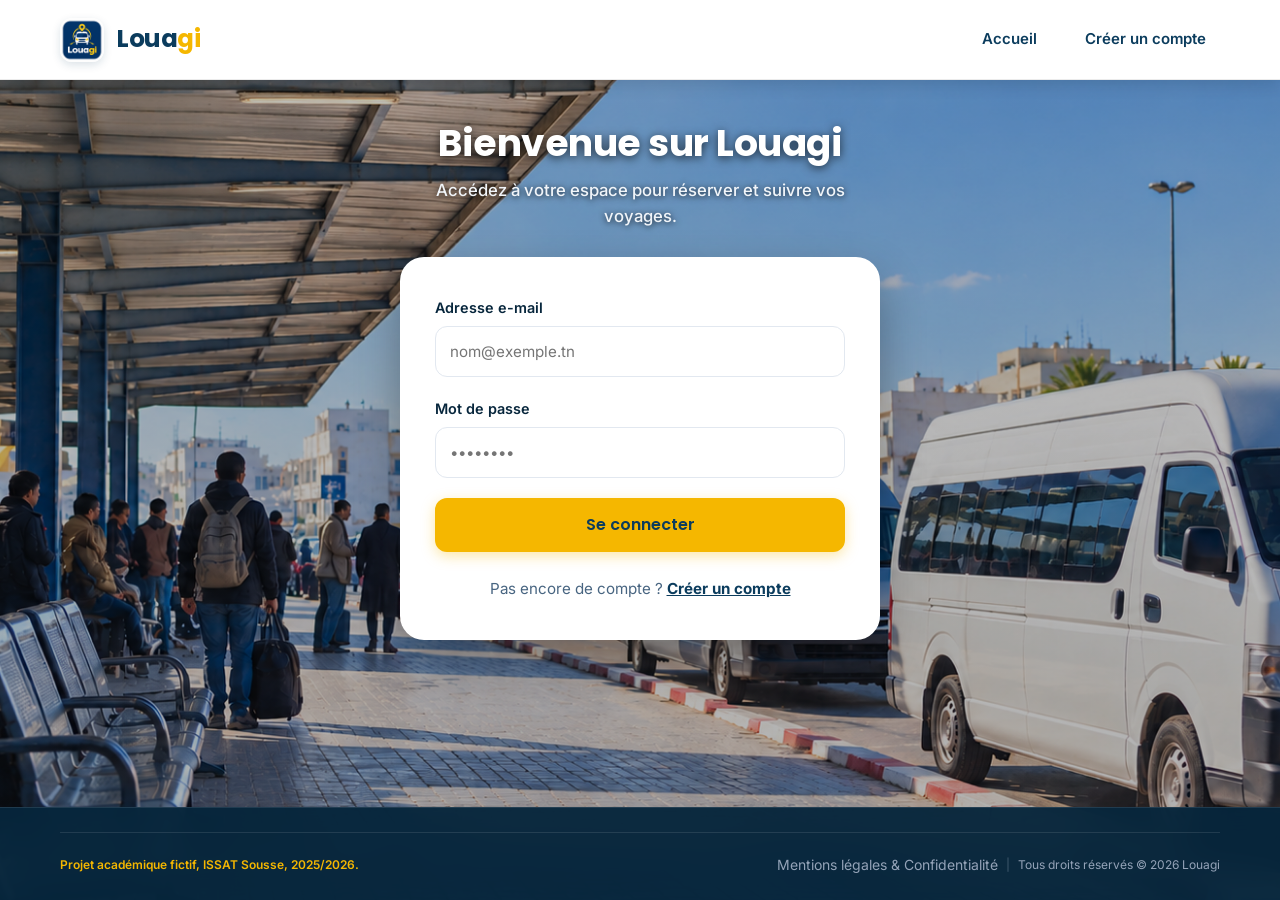
==== pages/connexion.html @ 5c3bc1bb "feat: add reservation pages, authentication scripts, and station images" ====
<!DOCTYPE html>
<html lang="fr">
<head>
  <meta charset="UTF-8">
  <meta name="viewport" content="width=device-width, initial-scale=1.0">
  <title>Connexion - Louagi</title>
  <meta name="description" content="Connectez-vous à votre compte Louagi pour gérer vos réservations de louage.">
  <link rel="preconnect" href="https://fonts.googleapis.com">
  <link rel="preconnect" href="https://fonts.gstatic.com" crossorigin>
  <link href="https://fonts.googleapis.com/css2?family=Inter:wght@400;500;600;700&family=Poppins:wght@600;700&display=swap" rel="stylesheet">
  <link rel="stylesheet" href="../style.css">
  <link rel="stylesheet" href="../pages.css">

  <script src="../js/stockage.js" defer></script>
  <script src="../js/connexion.js" defer></script>
</head>
<body class="page-app">

  <a href="#main-content" class="skip-link">Aller au contenu principal</a>

  <!-- En-tête -->
  <header class="site-header">
    <div class="header-container">
      <a href="../index.html" class="brand-logo" aria-label="Retour à l'accueil Louagi">
        <img src="../images/Logo%20Louagi%20_%20navette%20et%20rep%C3%A8re%20jaune.png" alt="Logo Louagi" width="46" height="46" class="logo-img">
        <span class="brand-name">Loua<span class="brand-name--accent">gi</span></span>
      </a>
      <nav class="main-nav" aria-label="Navigation">
        <ul class="nav-list">
          <li class="nav-item"><a href="../index.html" class="nav-link">Accueil</a></li>
          <li class="nav-item"><a href="inscription.html" class="nav-link">Créer un compte</a></li>
        </ul>
      </nav>
    </div>
  </header>

  <!-- Contenu principal -->
  <main id="main-content" class="main-content">
    <div class="container">
      <div class="auth-wrapper">
        <div class="page-header-box">
          <h1 class="page-title">Bienvenue sur Louagi</h1>
          <p class="page-subtitle">Accédez à votre espace pour réserver et suivre vos voyages.</p>
        </div>

        <div class="auth-card">
          <div id="message-erreur" class="alert alert--error cache" role="alert"></div>

          <form id="form-connexion" novalidate>
            <div class="form-field">
              <label for="email" class="form-label">Adresse e-mail</label>
              <input type="email" id="email" name="email" class="form-control" placeholder="nom@exemple.tn" required>
            </div>

            <div class="form-field">
              <label for="motDePasse" class="form-label">Mot de passe</label>
              <input type="password" id="motDePasse" name="motDePasse" class="form-control" placeholder="••••••••" required>
            </div>

            <button type="submit" class="btn btn--primary btn--block">Se connecter</button>
          </form>

          <div class="auth-footer">
            <p>Pas encore de compte ? <a href="inscription.html">Créer un compte</a></p>
          </div>
        </div>
      </div>
    </div>
  </main>

  <!-- Pied de page -->
  <footer class="footer-section">
    <div class="container">
      <div class="footer-bottom">
        <p class="footer-academic">Projet académique fictif, ISSAT Sousse, 2025/2026.</p>
        <div class="footer-legal">
          <a href="mentions-legales.html" class="footer-link footer-link--sub">Mentions légales &amp; Confidentialité</a>
          <span class="footer-sep">|</span>
          <span>Tous droits réservés &copy; 2026 Louagi</span>
        </div>
      </div>
    </div>
  </footer>

</body>
</html>
---- style.css ----
:root {
  /* --- Couleurs principales --- */
  --primary: #0B3C5D;
  --primary-dark: #07263C;
  --accent: #F5B700;
  --accent-hover: #E0A300;
  --accent-light: #FFF8E1;
  /* --- Couleurs de fond --- */
  --bg: #FFFFFF;
  --bg-light: #F4F7FA;
  /* --- Couleurs de texte et bordures --- */
  --border: #E2E8F0;
  --text: #1F2933;
  --text-muted: #52606D;
  --text-light: #7B8794;
  /* --- Typographie --- */
  --font-title: 'Poppins', sans-serif;
  --font-body: 'Inter', sans-serif;
    /* --- Border-radius (arrondis des coins) --- */
  --r-sm: 8px;
  --r-md: 12px;
  --r-lg: 16px;
  --r-xl: 24px;
  --r-pill: 9999px;
  /* --- Ombres portées --- */
  --shadow-sm: 0 2px 4px rgba(11,60,93,.05);
  --shadow-md: 0 8px 20px rgba(11,60,93,.08);
  --shadow-lg: 0 16px 36px rgba(11,60,93,.12);
  --shadow-hover: 0 20px 40px rgba(11,60,93,.16);

  --max-w: 1200px;
  --header-h: 80px;
  /* --- Transition personnalisée --- */
  --tr: .3s cubic-bezier(.16,1,.3,1);
}

/* Reset */
*, *::before, *::after { box-sizing: border-box; margin: 0; padding: 0; }

html { scroll-behavior: smooth; scroll-padding-top: calc(var(--header-h) + 16px); -webkit-text-size-adjust: 100%; }
body {
  font-family: var(--font-body);
  font-size: 1rem;
  line-height: 1.65;
  color: var(--text);
  background: var(--bg);
  overflow-x: hidden;
}

img, svg { display: block; max-width: 100%; height: auto; }
ul, ol { list-style: none; }
a { color: inherit; text-decoration: none; transition: color var(--tr); }
button, input, select, textarea { font: inherit; color: inherit; }
:focus-visible { outline: 3px solid var(--accent); outline-offset: 3px; }

.sr-only { position: absolute; width: 1px; height: 1px; padding: 0; margin: -1px; overflow: hidden; clip: rect(0,0,0,0); white-space: nowrap; border: 0; }

.skip-link {
  position: absolute; top: -60px; left: 20px;
  background: var(--primary); color: var(--accent);
  font-weight: 600; padding: 12px 20px;
  border-radius: var(--r-md); z-index: 9999;
  transition: top var(--tr);
}
.skip-link:focus { top: 15px; }

/* Layout */
.container { width: 100%; max-width: var(--max-w); margin: 0 auto; padding: 0 20px; }
.container--narrow { max-width: 840px; }
.text-center { text-align: center; }

.section { padding: 5rem 0; background: var(--bg); }
.section--alt { background: var(--bg-light); border-top: 1px solid var(--border); border-bottom: 1px solid var(--border); }

.section-header { text-align: center; max-width: 680px; margin: 0 auto 3.5rem; }
.section-tag {
  display: inline-block; font-family: var(--font-title); font-size: .8125rem;
  font-weight: 700; text-transform: uppercase; letter-spacing: 1.5px;
  color: var(--primary); background: rgba(11,60,93,.08);
  padding: 6px 16px; border-radius: var(--r-pill); margin-bottom: 12px;
}
.section-title { font-family: var(--font-title); font-size: clamp(1.65rem,3.2vw,2.125rem); font-weight: 700; color: var(--primary); line-height: 1.25; margin-bottom: 14px; }
.section-lead { font-size: 1.125rem; color: var(--text-muted); }

/* Boutons */
.btn {
  display: inline-flex; align-items: center; justify-content: center; gap: 10px;
  font-family: var(--font-title); font-weight: 600; font-size: 1rem;
  min-height: 48px; padding: 12px 28px;
  border-radius: var(--r-md); border: 2px solid transparent; cursor: pointer;
  transition: transform var(--tr), background-color var(--tr), box-shadow var(--tr);
}
.btn:hover { transform: translateY(-2px); }
.btn--primary { background: var(--accent); color: var(--primary); box-shadow: 0 4px 14px rgba(245,183,0,.35); }
.btn--primary:hover { background: var(--accent-hover); box-shadow: 0 6px 18px rgba(245,183,0,.45); }
.btn--block, .btn--search { width: 100%; }
.btn--search { font-size: 1rem; min-height: 50px; }
.btn-icon { flex-shrink: 0; }
/* Pillules de statut */
.status-pill { display: inline-flex; font-family: var(--font-title); font-size: .75rem; font-weight: 600; padding: 4px 12px; border-radius: var(--r-pill); }
.status-pill--danger { background: #FEE2E2; color: #B91C1C; }
.status-pill--success { background: #DCFCE7; color: #15803D; }

/* Header avec effet verre dépoli (Glassmorphism) */
.site-header {
  position: fixed; top: 0; left: 0; right: 0;
  height: var(--header-h);
  background: rgba(255, 255, 255, 0.88);
  backdrop-filter: blur(16px) saturate(160%);
  -webkit-backdrop-filter: blur(16px) saturate(160%);
  border-bottom: 1px solid rgba(11, 60, 93, 0.08);
  box-shadow: 0 4px 20px rgba(11, 60, 93, 0.05);
  z-index: 1000;
  transition: background-color var(--tr), box-shadow var(--tr);
}
.header-container { max-width: var(--max-w); height: 100%; margin: 0 auto; padding: 0 20px; display: flex; align-items: center; justify-content: space-between; }

.brand-logo { display: flex; align-items: center; gap: 12px; min-height: 44px; }
.logo-img { width: 44px; height: 44px; border-radius: var(--r-md); object-fit: cover; box-shadow: 0 3px 8px rgba(11,60,93,.15); transition: transform var(--tr); }
.brand-logo:hover .logo-img { transform: scale(1.05); }
.brand-name { font-family: var(--font-title); font-weight: 700; font-size: 1.55rem; color: var(--primary); letter-spacing: -.5px; line-height: 1; }
.brand-name--accent { color: var(--accent); }
.brand-name--footer { color: #fff; }

/* Menu burger CSS pur */
.menu-toggle { position: absolute; width: 1px; height: 1px; overflow: hidden; clip: rect(0,0,0,0); white-space: nowrap; }
.burger-btn { display: none; flex-direction: column; justify-content: space-around; width: 44px; height: 44px; padding: 10px; border: 1px solid var(--border); border-radius: var(--r-md); cursor: pointer; z-index: 1002; }
.burger-line { display: block; width: 24px; height: 2.5px; background: var(--primary); border-radius: 2px; transition: transform var(--tr), opacity var(--tr); }

.main-nav { display: flex; align-items: center; }
.nav-list { display: flex; align-items: center; gap: 20px; }
.nav-link {
  font-size: .9375rem;
  font-weight: 600;
  color: var(--primary);
  padding: 8px 12px;
  border-radius: var(--r-sm);
  position: relative;
  min-height: 44px;
  display: inline-flex;
  align-items: center;
  transition: color var(--tr), background-color var(--tr);
}
.nav-link:hover {
  color: var(--primary-dark);
  background-color: rgba(11, 60, 93, 0.05);
}
.nav-link::after {
  content: '';
  position: absolute;
  bottom: 4px;
  left: 12px;
  width: 0;
  height: 2px;
  background: var(--accent);
  border-radius: 2px;
  transition: width var(--tr);
}
.nav-link:hover::after { width: calc(100% - 24px); }
.nav-cta { font-size: .9375rem; padding: 10px 22px; min-height: 42px; }

/* Hero */
.hero-section {
  padding-top: calc(var(--header-h) + 40px); padding-bottom: 5.5rem;
  background: radial-gradient(circle at 85% 15%, rgba(245,183,0,.15) 0%, transparent 45%),
              linear-gradient(180deg, rgba(240, 246, 251, 0.86) 0%, rgba(255, 255, 255, 0.92) 100%);
  position: relative; overflow: hidden;
  backdrop-filter: blur(4px);
  -webkit-backdrop-filter: blur(4px);
}
.hero-container { max-width: var(--max-w); margin: 0 auto; padding: 0 20px; display: grid; grid-template-columns: 1.05fr .95fr; gap: 44px; align-items: center; }
.hero-content { display: flex; flex-direction: column; }

.hero-badge {
  display: inline-flex; align-items: center; gap: 10px;
  background: var(--accent-light); color: var(--primary);
  border: 1px solid rgba(245,183,0,.3); font-family: var(--font-title);
  font-size: .8125rem; font-weight: 700; padding: 6px 14px;
  border-radius: var(--r-pill); width: fit-content; margin-bottom: 16px;
}
.badge-dot { width: 8px; height: 8px; border-radius: 50%; background: var(--accent); }
.hero-title { font-family: var(--font-title); font-size: clamp(2.1rem,4.5vw,3.25rem); font-weight: 700; color: var(--primary); line-height: 1.15; letter-spacing: -.5px; margin-bottom: 16px; }
.hero-subtitle { font-size: 1.125rem; color: #334E68; line-height: 1.6; margin-bottom: 30px; max-width: 580px; }

/* Formulaire de recherche */
.search-card {
  background: rgba(255, 255, 255, 0.94);
  backdrop-filter: blur(16px);
  -webkit-backdrop-filter: blur(16px);
  padding: 26px;
  border-radius: var(--r-xl);
  box-shadow: 0 20px 45px -10px rgba(11, 60, 93, 0.16);
  border: 1px solid rgba(255, 255, 255, 0.9);
  margin-bottom: 24px;
}
.form-grid { display: grid; grid-template-columns: 1fr 1fr; gap: 16px; margin-bottom: 20px; }
.form-group { display: flex; flex-direction: column; gap: 6px; }
.form-label { font-size: .8125rem; font-weight: 600; color: var(--primary); display: flex; align-items: center; gap: 6px; }
.form-select, .form-input, .form-textarea { width: 100%; min-height: 46px; padding: 10px 14px; background: rgba(255, 255, 255, 0.95); border: 1.5px solid var(--border); border-radius: var(--r-md); font-size: .9375rem; color: var(--text); transition: border-color var(--tr), background-color var(--tr), box-shadow var(--tr); }
.form-select:focus, .form-input:focus, .form-textarea:focus { background: #fff; border-color: var(--primary); box-shadow: 0 0 0 3px rgba(245, 183, 0, 0.25); outline: none; }
.form-textarea { min-height: 120px; resize: vertical; }

/* Indicateurs de confiance */
.trust-indicators { display: flex; flex-wrap: wrap; gap: 20px; }
.trust-item { display: flex; align-items: center; gap: 8px; font-size: .9375rem; color: #486581; }
.trust-item strong { color: var(--primary); }

/* Illustration hero */
.hero-visual { position: relative; width: 100%; display: flex; justify-content: center; align-items: center; }
.hero-illustration-wrapper {
  position: relative; width: 100%; max-width: 530px;
  display: flex; justify-content: center; align-items: center;
  border-radius: var(--r-xl); box-shadow: 0 20px 45px -10px rgba(11,60,93,.18), 0 8px 20px -6px rgba(11,60,93,.08);
  border: 4px solid #fff; background: #fff; overflow: hidden;
  animation: heroFloat 5s ease-in-out infinite alternate;
  transition: transform var(--tr), box-shadow var(--tr);
}
.hero-illustration-wrapper:hover { transform: translateY(-6px) scale(1.01); box-shadow: 0 28px 55px -10px rgba(11,60,93,.24); }
.hero-illustration-img { width: 100%; height: 100%; aspect-ratio: 1/1; object-fit: cover; display: block; }

/* Grilles de section */
.about-grid { display: grid; grid-template-columns: 1fr 1fr; gap: 28px; margin-bottom: 36px; }
.steps-grid, .services-grid, .testimonials-grid { display: grid; grid-template-columns: repeat(3,1fr); gap: 28px; }
.stats-grid, .team-grid { display: grid; grid-template-columns: repeat(4,1fr); gap: 24px; }

/* Cartes (style unifié avec translucidité & verre dépoli) */   
.about-card, .step-card, .service-card, .team-card, .testimonial-card, .stat-card {
  background: rgba(255, 255, 255, 0.92);
  backdrop-filter: blur(12px);
  -webkit-backdrop-filter: blur(12px);
  padding: 30px 24px;
  border-radius: var(--r-lg); border: 1px solid rgba(226, 232, 240, 0.85);
  box-shadow: var(--shadow-sm); transition: transform var(--tr), box-shadow var(--tr), border-color var(--tr);
}
.about-card:hover, .step-card:hover, .service-card:hover, .team-card:hover, .testimonial-card:hover, .stat-card:hover { transform: translateY(-6px); box-shadow: var(--shadow-hover); border-color: rgba(245, 183, 0, 0.5); }

/* À propos */
.about-card__title { font-family: var(--font-title); font-size: 1.4rem; color: var(--primary); margin: 10px 0; }
.about-card__text { color: var(--text-muted); }
.about-story { background: #fff; padding: 24px 30px; border-radius: var(--r-lg); border-left: 5px solid var(--accent); box-shadow: var(--shadow-sm); margin-bottom: 40px; font-style: italic; }
.stats-wrapper { margin-top: 24px; }
.stat-card { text-align: center; }
.stat-icon-wrap { width: 52px; height: 52px; margin: 0 auto 12px; border-radius: 50%; background: var(--bg-light); display: flex; align-items: center; justify-content: center; }
.stat-number { font-family: var(--font-title); font-size: 1.85rem; font-weight: 700; color: var(--primary); }
.stat-label { font-size: .875rem; color: var(--text-muted); }

/* Comment ça marche */
.step-card { position: relative; text-align: center; }
.step-badge { position: absolute; top: -16px; left: 50%; transform: translateX(-50%); width: 34px; height: 34px; border-radius: 50%; background: var(--accent); color: var(--primary); font-family: var(--font-title); font-weight: 700; display: flex; align-items: center; justify-content: center; }
.step-icon-box { margin: 10px auto 16px; display: flex; justify-content: center; }
.step-title, .service-title { font-family: var(--font-title); font-size: 1.25rem; color: var(--primary); margin-bottom: 10px; }
.step-desc, .service-desc { font-size: .9375rem; color: var(--text-muted); }
.service-card { display: flex; flex-direction: column; }
.service-icon { margin-bottom: 18px; }

/* Équipe */
.team-card { text-align: center; }
.team-avatar-wrap { width: 96px; height: 96px; margin: 0 auto 16px; border-radius: 50%; overflow: hidden; box-shadow: var(--shadow-md); transition: transform var(--tr); }
.team-card:hover .team-avatar-wrap { transform: rotate(3deg) scale(1.05); }
.team-avatar { width: 100%; height: 100%; object-fit: cover; }
.team-name { font-family: var(--font-title); font-size: 1.125rem; color: var(--primary); }
.team-role { display: inline-block; font-size: .75rem; font-weight: 600; color: var(--accent-hover); text-transform: uppercase; margin-bottom: 8px; }
.team-bio { font-size: .8125rem; color: var(--text-muted); }
.team-disclaimer { font-size: .75rem; color: var(--text-light); text-align: center; font-style: italic; margin-top: 20px; }

/* Témoignages */
.testimonial-card { display: flex; flex-direction: column; justify-content: space-between; }
.testimonial-rating { display: flex; gap: 4px; margin-bottom: 12px; }
.testimonial-quote { font-size: .9375rem; font-style: italic; margin-bottom: 16px; flex-grow: 1; }
.testimonial-author { display: flex; align-items: center; gap: 12px; }
.testimonial-avatar { border-radius: 50%; }
.testimonial-name { font-family: var(--font-title); font-size: .9375rem; color: var(--primary); }
.testimonial-meta { font-size: .75rem; color: var(--text-muted); }

/* FAQ */
.faq-container { max-width: 820px; margin: 3.5rem auto 0; }
.faq-accordion { display: flex; flex-direction: column; gap: 12px; }
.faq-item { background: var(--bg); border: 1px solid var(--border); border-radius: var(--r-md); overflow: hidden; }
.faq-item[open] { border-color: var(--primary); }
.faq-question { display: flex; align-items: center; justify-content: space-between; padding: 16px 20px; font-family: var(--font-title); font-weight: 600; color: var(--primary); cursor: pointer; list-style: none; }
.faq-question::-webkit-details-marker { display: none; }
.faq-icon { flex-shrink: 0; transition: transform var(--tr); }
.faq-item[open] .faq-icon { transform: rotate(180deg); }
.faq-answer { padding: 0 20px 18px; font-size: .9375rem; color: var(--text-muted); }

/* Contact */
.contact-grid { display: grid; grid-template-columns: .9fr 1.1fr; gap: 40px; }
.contact-info, .contact-card { padding: 32px 28px; border-radius: var(--r-lg); border: 1px solid var(--border); }
.contact-info { background: var(--bg-light); }
.contact-card { background: var(--bg); box-shadow: var(--shadow-lg); }
.contact-info__title { font-family: var(--font-title); font-size: 1.4rem; color: var(--primary); margin-bottom: 8px; }
.contact-info__desc { font-size: .9375rem; color: var(--text-muted); margin-bottom: 24px; }
.contact-list { display: flex; flex-direction: column; gap: 16px; margin-bottom: 24px; }
.contact-item { display: flex; align-items: center; gap: 14px; }
.contact-icon-box { width: 42px; height: 42px; border-radius: var(--r-md); background: var(--bg); border: 1px solid var(--border); display: flex; align-items: center; justify-content: center; flex-shrink: 0; }
.contact-label { display: block; font-size: .75rem; font-weight: 600; text-transform: uppercase; color: var(--text-light); }
.contact-value, .contact-link { font-size: .9375rem; font-style: normal; font-weight: 500; }
.contact-link:hover { color: var(--primary); text-decoration: underline; }

.social-block { border-top: 1px solid var(--border); padding-top: 18px; }
.social-title { display: block; font-size: .75rem; font-weight: 600; color: var(--primary); margin-bottom: 10px; }
.social-links { display: flex; gap: 10px; }
.social-link { width: 40px; height: 40px; border-radius: 50%; background: var(--bg); border: 1px solid var(--border); display: flex; align-items: center; justify-content: center; transition: transform var(--tr), background-color var(--tr); }
.social-link:hover { transform: translateY(-2px); background: var(--accent); }

.contact-form { display: flex; flex-direction: column; gap: 16px; }
.required-mark { color: #EF4444; }
.optional-mark { font-size: .75rem; color: var(--text-light); }

/* Footer */
.site-footer { background: var(--primary-dark); color: #E2E8F0; padding: 4.5rem 0 2rem; }
.footer-grid { display: grid; grid-template-columns: 1.4fr 1fr 1fr 1.2fr; gap: 40px; margin-bottom: 40px; }
.footer-logo { margin-bottom: 14px; display: inline-flex; }
.footer-logo-img { width: 44px; height: 44px; border-radius: var(--r-md); object-fit: cover; }
.footer-tagline { font-family: var(--font-title); font-weight: 600; color: var(--accent); margin-bottom: 8px; }
.footer-desc { font-size: .875rem; color: #94A3B8; line-height: 1.6; }
.footer-heading { font-family: var(--font-title); font-size: .9375rem; font-weight: 700; color: #fff; margin-bottom: 14px; }
.footer-links { display: flex; flex-direction: column; gap: 8px; }
.footer-link { font-size: .875rem; color: #94A3B8; display: inline-block; transition: color var(--tr), transform var(--tr); }
.footer-link:hover { color: var(--accent); transform: translateX(3px); }
.footer-address { font-style: normal; font-size: .875rem; color: #94A3B8; margin-bottom: 12px; }
.footer-socials { display: flex; gap: 8px; }
.social-link--footer { background: rgba(255,255,255,.08); border-color: rgba(255,255,255,.15); }
.social-link--footer img { filter: brightness(0) invert(1); }
.social-link--footer:hover { background: var(--accent); border-color: var(--accent); }
.social-link--footer:hover img { filter: none; }
.footer-bottom { border-top: 1px solid rgba(255,255,255,.1); padding-top: 20px; display: flex; justify-content: space-between; align-items: center; font-size: .75rem; color: #94A3B8; }
.footer-academic { font-weight: 600; color: var(--accent); }
.footer-legal { display: flex; align-items: center; gap: 8px; }
.footer-sep { opacity: .4; }
.footer-link--sub:hover { color: #fff; }

/* Page Mentions Légales */
.page-legal .site-header {
  position: fixed; top: 0; left: 0; right: 0;
  background: rgba(255, 255, 255, 0.88);
  backdrop-filter: blur(16px) saturate(160%);
  -webkit-backdrop-filter: blur(16px) saturate(160%);
  border-bottom: 1px solid rgba(11, 60, 93, 0.08);
  box-shadow: 0 4px 20px rgba(11, 60, 93, 0.05);
}
.legal-content {
  padding: calc(var(--header-h) + 36px) 0 5rem;
}
.page-legal .legal-content .container {
  background: rgba(255, 255, 255, 0.94);
  backdrop-filter: blur(16px);
  -webkit-backdrop-filter: blur(16px);
  border: 1px solid rgba(226, 232, 240, 0.85);
  border-radius: var(--r-xl);
  box-shadow: 0 20px 45px -12px rgba(11, 60, 93, 0.12);
  padding: 40px 36px;
}
.legal-title { font-family: var(--font-title); font-size: 2rem; color: var(--primary); margin: 10px 0; }
.legal-section { margin-bottom: 24px; padding-bottom: 20px; border-bottom: 1px solid var(--border); }
.legal-section h2 { font-family: var(--font-title); font-size: 1.25rem; color: var(--primary); margin-bottom: 10px; }
.legal-section p { color: var(--text-muted); line-height: 1.7; }
.legal-cta { margin-top: 30px; }

/* Animations */

/* Animation d'apparition l'élément monte depuis le bas */
@keyframes fadeInUp {
  from { opacity: 0; transform: translateY(20px); } /* invisible + décalé */
  to { opacity: 1; transform: translateY(0); } /* visible + en place */
}

/*  effet de cascade */
.animate-fade-in-1 { animation: fadeInUp .6s ease both; }     /* delai 0s */
.animate-fade-in-2 { animation: fadeInUp .6s ease .1s both; }     /* delai 0.1s */
.animate-fade-in-3 { animation: fadeInUp .6s ease .2s both; }   /* delai 0.2s */
.animate-fade-in-4 { animation: fadeInUp .6s ease .3s both; }     /* delai 0.3s */

/* flottement de l'image hero*/
@keyframes heroFloat {
  0% { transform: translateY(0); }
  100% { transform: translateY(-8px); }
}


/* ---- TABLETTES : max 1023px ---- */
@media screen and (max-width: 1023px) {
  .hero-container { grid-template-columns: 1fr; gap: 36px; }
  .hero-visual { max-width: 480px; margin: 0 auto; }
  .about-grid, .contact-grid { grid-template-columns: 1fr; }
  .stats-grid, .services-grid, .team-grid, .footer-grid { grid-template-columns: repeat(2,1fr); }
  .steps-grid, .testimonials-grid { grid-template-columns: 1fr; max-width: 500px; margin: 0 auto; }
}

/* ---- SMARTPHONES : max 767px ---- */
@media screen and (max-width: 767px) {
  :root { --header-h: 70px; }
  .burger-btn { display: flex; }
  .main-nav {
    position: fixed; top: var(--header-h); left: 0; right: 0;
    width: 100%; height: calc(100vh - var(--header-h));
    background: #fff; padding: 24px 20px; box-shadow: var(--shadow-lg);
    transform: translateY(-110%); opacity: 0; visibility: hidden;
    transition: transform var(--tr), opacity .2s ease, visibility var(--tr);
    flex-direction: column; overflow-y: auto; z-index: 999;
  }
  .menu-toggle:checked ~ .main-nav { transform: translateY(0); opacity: 1; visibility: visible; }
  .menu-toggle:checked ~ .burger-btn .burger-line:nth-child(2) { transform: translateY(8px) rotate(45deg); }
  .menu-toggle:checked ~ .burger-btn .burger-line:nth-child(3) { opacity: 0; }
  .menu-toggle:checked ~ .burger-btn .burger-line:nth-child(4) { transform: translateY(-8px) rotate(-45deg); }
  .nav-list { flex-direction: column; width: 100%; gap: 12px; }
  .nav-item { width: 100%; border-bottom: 1px solid var(--border); padding-bottom: 8px; }
  .nav-item--cta { border-bottom: none; padding-top: 10px; }
  .nav-link { font-size: 1.125rem; width: 100%; }
  .nav-cta { width: 100%; }
  .form-grid, .stats-grid, .services-grid, .footer-grid { grid-template-columns: 1fr; }
  .team-grid { grid-template-columns: 1fr; max-width: 320px; margin: 0 auto; }
  .hero-illustration-wrapper { max-width: 360px; border-width: 3px; }
  .footer-bottom { flex-direction: column; text-align: center; gap: 10px; }
  .footer-legal { flex-direction: column; gap: 4px; }
  .footer-sep { display: none; }
}

/* reduction des animations */
@media (prefers-reduced-motion: reduce) {
  *, *::before, *::after { animation-duration: .01ms !important; animation-iteration-count: 1 !important; transition-duration: .01ms !important; scroll-behavior: auto !important; }
  .hero-illustration-wrapper { animation: none !important; transform: none !important; }
}
---- pages.css ----
/* ==========================================================================
   Louagi - Feuilles de style pour les pages internes
   (Inscription, Connexion, Réservation, Mes Réservations)
   ========================================================================== */

/* Structure générale des pages internes avec Arrière-plan Sombre (Voile Noir) */
body.page-app {
  min-height: 100vh;
  display: flex;
  flex-direction: column;
  background-color: #0B131B;
  color: var(--text);
  position: relative;
  overflow-x: hidden;
}

/* Arrière-plan avec photo du terminal et voile noir (dark overlay) */
body.page-app::before {
  content: "";
  position: fixed;
  top: 0;
  left: 0;
  right: 0;
  bottom: 0;
  width: 100%;
  height: 100%;
  /* Voile noir (52% à 65%) par-dessus l'image pour un contraste sombre et élégant */
  background: 
    linear-gradient(rgba(0, 0, 0, 0.25), rgba(0, 0, 0, 0.3)),
    url('images/terminal-minibus-soleil.png') center center / cover no-repeat fixed;
  z-index: 0;
  pointer-events: none;
}

/* Header épuré blanc sur les pages de l'application */
body.page-app .site-header {
  position: fixed;
  top: 0;
  left: 0;
  right: 0;
  height: var(--header-h);
  background: #FFFFFF;
  border-bottom: 1px solid rgba(0, 0, 0, 0.08);
  box-shadow: 0 4px 16px rgba(0, 0, 0, 0.12);
  z-index: 1000;
}

/* Correction importante : dégagement sous la navbar fixe (80px + marge) */
body.page-app .main-content {
  flex: 1;
  padding-top: calc(var(--header-h) + 40px);
  padding-bottom: 60px;
  position: relative;
  z-index: 1;
}

/* Navigation des pages internes */
.page-app .nav-link {
  font-weight: 600;
  color: var(--primary);
  border-radius: var(--r-sm);
  padding: 8px 14px;
  transition: all var(--tr);
}
.page-app .nav-link:hover {
  background-color: rgba(11, 60, 93, 0.06);
  color: var(--primary-dark);
}
.page-app .nav-link[onclick*="louagi_session"]:hover {
  color: #DC2626;
  background-color: rgba(220, 38, 38, 0.08);
}

/* En-tête de section / page sur fond sombre */
.page-header-box {
  text-align: center;
  max-width: 860px;
  margin: 0 auto 28px;
  padding: 0 16px;
}

body.page-app .page-title {
  font-family: var(--font-title);
  font-size: 2.35rem;
  font-weight: 700;
  color: #FFFFFF;
  margin-bottom: 10px;
  line-height: 1.25;
  letter-spacing: -0.5px;
  text-shadow: 0 2px 10px rgba(0, 0, 0, 0.7);
}

body.page-app .page-subtitle {
  color: #F1F5F9;
  font-size: 1.05rem;
  font-weight: 500;
  line-height: 1.55;
  text-shadow: 0 1px 6px rgba(0, 0, 0, 0.8);
}

/* Wrapper de centrage pour le flux de réservation */
.reservation-flow {
  width: 100%;
  max-width: 860px;
  margin: 0 auto;
  display: flex;
  flex-direction: column;
  align-items: center;
}

/* Utilitaires d'affichage */
.cache {
  display: none !important;
}

/* Alertes & Messages de retour */
.alert {
  padding: 14px 18px;
  border-radius: var(--r-md);
  font-size: 0.95rem;
  margin-bottom: 20px;
  display: flex;
  align-items: center;
  gap: 10px;
}

.alert--error {
  background-color: rgba(253, 242, 242, 0.95);
  color: #991B1B;
  border: 1px solid #F87171;
}

.alert--success {
  background-color: rgba(236, 253, 245, 0.95);
  color: #065F46;
  border: 1px solid #6EE7B7;
}

/* Cartes d'authentification (Connexion & Inscription) */
.auth-wrapper {
  max-width: 480px;
  margin: 0 auto;
}

.auth-card {
  background: #FFFFFF;
  border-radius: var(--r-xl);
  box-shadow: 0 20px 45px rgba(0, 0, 0, 0.3);
  border: 1px solid rgba(255, 255, 255, 0.8);
  padding: 38px 34px;
  transition: box-shadow var(--tr), transform var(--tr);
}

.auth-card:hover {
  box-shadow: 0 24px 50px -10px rgba(11, 60, 93, 0.18), 0 0 0 1px #FFFFFF inset;
}

.auth-footer {
  margin-top: 24px;
  text-align: center;
  font-size: 0.95rem;
  color: #486581;
}

.auth-footer a {
  color: var(--primary);
  font-weight: 700;
  text-decoration: underline;
}

.auth-footer a:hover {
  color: var(--accent-hover);
}

/* Formulaires */
.form-field {
  margin-bottom: 20px;
}

.form-label {
  display: block;
  font-weight: 600;
  font-size: 0.9rem;
  color: var(--primary-dark);
  margin-bottom: 6px;
}

.form-control {
  width: 100%;
  padding: 12px 14px;
  border: 1.5px solid var(--border);
  border-radius: var(--r-md);
  font-size: 0.95rem;
  background-color: rgba(255, 255, 255, 0.95);
  transition: border-color var(--tr), box-shadow var(--tr), background-color var(--tr);
}

.form-control:focus {
  background-color: #FFFFFF;
  border-color: var(--primary);
  box-shadow: 0 0 0 4px rgba(245, 183, 0, 0.22);
  outline: none;
}

.form-hint {
  display: block;
  font-size: 0.8rem;
  color: var(--text-light);
  margin-top: 4px;
}

/* Boutons complémentaires */
.btn--danger {
  background-color: #DC2626;
  color: #FFFFFF;
}

.btn--danger:hover {
  background-color: #B91C1C;
}

.btn--sm {
  padding: 8px 16px;
  font-size: 0.875rem;
  border-radius: var(--r-sm);
}

.btn--outline {
  background-color: transparent;
  border: 1px solid var(--border);
  color: var(--text);
}

.btn--outline:hover {
  background-color: var(--bg-light);
  border-color: var(--text-light);
}

/* Barre d'étapes de réservation en pilule blanche parfaitement centrée */
.stepper {
  display: flex;
  align-items: flex-start; /* Aligne le haut des cercles pour un centrage parfait de la ligne médiane */
  justify-content: space-between;
  width: 100%;
  max-width: 760px;
  margin: 0 auto 32px;
  padding: 16px 28px 14px;
  background: #FFFFFF;
  border-radius: var(--r-pill);
  box-shadow: 0 10px 30px rgba(0, 0, 0, 0.25);
  border: 1px solid rgba(255, 255, 255, 0.95);
}

.step-item {
  display: flex;
  flex-direction: column;
  align-items: center;
  position: relative;
  z-index: 2;
  flex-shrink: 0;
  min-width: 72px;
}

.step-circle {
  width: 42px;
  height: 42px;
  border-radius: var(--r-pill);
  background-color: #FFFFFF;
  border: 2.5px solid #CBD5E1;
  color: var(--text-muted);
  font-weight: 700;
  font-size: 1rem;
  display: flex;
  align-items: center;
  justify-content: center;
  margin-bottom: 6px;
  transition: all var(--tr);
}

.step-title {
  font-size: 0.82rem;
  font-weight: 600;
  color: var(--text-muted);
  text-align: center;
  white-space: nowrap;
}

.step-item.actif .step-circle {
  background-color: var(--primary);
  border-color: var(--primary);
  color: #FFFFFF;
  box-shadow: 0 0 0 4px rgba(11, 60, 93, 0.18);
}

.step-item.actif .step-title {
  color: var(--primary);
  font-weight: 700;
}

.step-item.termine .step-circle {
  background-color: var(--accent);
  border-color: var(--accent);
  color: var(--primary-dark);
}

.step-item.termine .step-title {
  color: var(--primary-dark);
  font-weight: 600;
}

/* Ligne entre les étapes : parfaitement centrée au milieu vertical des cercles */
.step-line {
  flex: 1;
  height: 4px;
  background-color: #E2E8F0;
  margin: 19px 10px 0 10px; /* 19px du haut centre précisément la ligne de 4px sur le cercle de 42px */
  border-radius: 4px;
  position: relative;
  z-index: 1;
  transition: background-color 0.4s cubic-bezier(0.4, 0, 0.2, 1), box-shadow 0.4s ease;
}

/* En franchissant une étape, la ligne devient JAUNE. En revenant en arrière, elle redevient GRISE */
.step-line.actif {
  background-color: var(--accent); /* Jaune Louagi #F5B700 */
  box-shadow: 0 0 10px rgba(245, 183, 0, 0.55);
}

/* Conteneurs d'étapes blancs centrés avec ombre marquée */
.step-container {
  background: #FFFFFF;
  border-radius: var(--r-xl);
  box-shadow: 0 20px 45px rgba(0, 0, 0, 0.3);
  padding: 38px 40px;
  width: 100%;
  max-width: 860px;
  margin: 0 auto;
}

.step-inner-title {
  font-family: var(--font-title);
  font-size: 1.35rem;
  font-weight: 700;
  color: var(--primary);
  margin-bottom: 24px;
  padding-bottom: 14px;
  border-bottom: 1px solid var(--border);
  text-align: center; /* Harmonisation avec le titre et les étapes centrés */
}

/* Actions du formulaire de recherche centrées */
.reservation-form-actions {
  display: flex;
  justify-content: center;
  margin-top: 24px;
}

/* Grille de recherche réservation */
.search-inputs-grid {
  display: grid;
  grid-template-columns: repeat(3, 1fr);
  gap: 16px;
  margin-bottom: 20px;
}

/* Liste des cartes de trajets */
.trajets-list {
  display: flex;
  flex-direction: column;
  gap: 14px;
  margin-top: 24px;
}

.trajet-card {
  display: flex;
  align-items: center;
  justify-content: space-between;
  padding: 18px 24px;
  background: rgba(255, 255, 255, 0.92);
  backdrop-filter: blur(8px);
  -webkit-backdrop-filter: blur(8px);
  border: 1.5px solid rgba(226, 232, 240, 0.9);
  border-radius: var(--r-md);
  box-shadow: 0 2px 8px rgba(11, 60, 93, 0.04);
  transition: all var(--tr);
}

.trajet-card:hover {
  border-color: var(--accent);
  box-shadow: 0 10px 24px rgba(11, 60, 93, 0.1);
  background: #FFFFFF;
  transform: translateY(-2px);
}

.trajet-heure {
  font-family: var(--font-title);
  font-size: 1.35rem;
  font-weight: 700;
  color: var(--primary);
}

.trajet-villes {
  font-weight: 500;
  color: var(--text);
  font-size: 1rem;
}

.trajet-prix {
  font-weight: 700;
  color: var(--primary-dark);
  font-size: 1.15rem;
}

/* ==========================================================================
   PLAN DU LOUAGE : FORME DE VÉHICULE & FAUTEUILS STYLE CINÉMA PATHÉ
   Configuration tunisienne : 8 places passagers (2 avant + 3 milieu + 3 arrière)
   ========================================================================== */

.louage-vehicule {
  position: relative;
  max-width: 440px;
  margin: 24px auto 30px;
  background: rgba(255, 255, 255, 0.96);
  backdrop-filter: blur(12px);
  -webkit-backdrop-filter: blur(12px);
  border: 3px solid #CBD5E1;
  border-radius: 54px 54px 24px 24px;
  box-shadow: 0 20px 45px rgba(11, 60, 93, 0.14);
  padding: 24px 22px 30px;
}

/* Rétroviseurs extérieurs gauche et droite */
.louage-vehicule::before,
.louage-vehicule::after {
  content: "";
  position: absolute;
  top: 76px;
  width: 12px;
  height: 28px;
  background: var(--primary);
  border-radius: 6px;
}
.louage-vehicule::before { left: -14px; border-radius: 8px 0 0 8px; }
.louage-vehicule::after { right: -14px; border-radius: 0 8px 8px 0; }

/* Pare-brise avant du louage */
.louage-parebrise {
  background: linear-gradient(180deg, #E0F2FE 0%, #BAE6FD 100%);
  border: 2px solid #7DD3FC;
  border-radius: 36px 36px 10px 10px;
  padding: 10px 14px;
  text-align: center;
  margin-bottom: 24px;
  color: #0369A1;
  font-size: 0.78rem;
  font-weight: 700;
  letter-spacing: 1.5px;
  text-transform: uppercase;
  display: flex;
  align-items: center;
  justify-content: center;
  gap: 8px;
}

/* Habitacle intérieur avec disposition des rangées */
.louage-habitacle {
  display: flex;
  flex-direction: column;
  gap: 22px;
}

.rangee-bloc {
  display: flex;
  flex-direction: column;
  gap: 8px;
}

.rangee-etiquette {
  font-size: 0.72rem;
  text-transform: uppercase;
  letter-spacing: 1px;
  color: var(--text-light);
  font-weight: 700;
  text-align: center;
}

/* Rangée 1 : Avant (1 Chauffeur à gauche + 2 places passagers à droite) */
.rangee-avant-grille {
  display: grid;
  grid-template-columns: 1fr 1fr 1fr;
  gap: 12px;
  align-items: stretch;
}

.places-avant-groupe {
  display: contents;
}

/* Rangées 2 et 3 : 3 places passagers chacune */
.rangee-trois-places {
  display: grid;
  grid-template-columns: repeat(3, 1fr);
  gap: 12px;
  align-items: stretch;
}

/* Sièges façon fauteuils de cinéma / louage (Pathé style) */
.siege-fauteuil {
  position: relative;
  display: flex;
  flex-direction: column;
  align-items: center;
  background: transparent;
  border: none;
  padding: 0;
  cursor: pointer;
  transition: transform 0.2s cubic-bezier(.16,1,.3,1), filter 0.2s ease;
  user-select: none;
  width: 100%;
}

/* Appuie-tête du fauteuil */
.fauteuil-tete {
  width: 38px;
  height: 10px;
  background: #E2E8F0;
  border: 1.5px solid #CBD5E1;
  border-radius: 8px 8px 3px 3px;
  margin-bottom: 2px;
  transition: all 0.2s ease;
}

/* Dossier ergonomique du fauteuil */
.fauteuil-corps {
  width: 100%;
  min-height: 56px;
  background: #FFFFFF;
  border: 2px solid #94A3B8;
  border-radius: 12px 12px 6px 6px;
  display: flex;
  flex-direction: column;
  align-items: center;
  justify-content: center;
  box-shadow: 0 3px 6px rgba(0, 0, 0, 0.05);
  padding: 6px 4px;
  transition: all 0.2s ease;
}

/* Assise du fauteuil */
.fauteuil-assise {
  width: 86%;
  height: 9px;
  background: #E2E8F0;
  border: 1.5px solid #CBD5E1;
  border-radius: 2px 2px 8px 8px;
  margin-top: 2px;
  transition: all 0.2s ease;
}

.fauteuil-num {
  font-family: var(--font-title);
  font-size: 1.25rem;
  font-weight: 700;
  line-height: 1.1;
  color: var(--primary);
}

.fauteuil-etat {
  font-size: 0.68rem;
  font-weight: 600;
  text-transform: uppercase;
  letter-spacing: 0.5px;
  color: var(--text-muted);
}

/* Fauteuil Libre (disponible au clic) */
.siege-fauteuil--libre .fauteuil-tete {
  background: #DBEAFE;
  border-color: #93C5FD;
}
.siege-fauteuil--libre .fauteuil-corps {
  background: #EFF6FF;
  border-color: #3B82F6;
}
.siege-fauteuil--libre .fauteuil-assise {
  background: #DBEAFE;
  border-color: #93C5FD;
}
.siege-fauteuil--libre:hover {
  transform: translateY(-4px) scale(1.04);
}
.siege-fauteuil--libre:hover .fauteuil-corps {
  background: #FEF3C7;
  border-color: var(--accent);
  box-shadow: 0 8px 18px rgba(245, 183, 0, 0.35);
}
.siege-fauteuil--libre:hover .fauteuil-tete,
.siege-fauteuil--libre:hover .fauteuil-assise {
  background: #FDE68A;
  border-color: var(--accent);
}

/* Fauteuil Occupé (grisé et non cliquable) */
.siege-fauteuil--occupe {
  cursor: not-allowed;
  opacity: 0.55;
  filter: grayscale(1);
}
.siege-fauteuil--occupe .fauteuil-tete {
  background: #CBD5E1;
  border-color: #94A3B8;
}
.siege-fauteuil--occupe .fauteuil-corps {
  background: #E2E8F0;
  border-color: #94A3B8;
}
.siege-fauteuil--occupe .fauteuil-assise {
  background: #CBD5E1;
  border-color: #94A3B8;
}
.siege-fauteuil--occupe .fauteuil-num {
  color: #64748B;
  text-decoration: line-through;
}
.siege-fauteuil--occupe .fauteuil-etat {
  color: #64748B;
}

/* Fauteuil Choisi (Sélectionné) */
.siege-fauteuil--choisi {
  transform: translateY(-3px) scale(1.05);
}
.siege-fauteuil--choisi .fauteuil-tete {
  background: #F59E0B;
  border-color: #D97706;
}
.siege-fauteuil--choisi .fauteuil-corps {
  background: var(--accent);
  border-color: #D97706;
  box-shadow: 0 8px 20px rgba(245, 183, 0, 0.45);
}
.siege-fauteuil--choisi .fauteuil-assise {
  background: #F59E0B;
  border-color: #D97706;
}
.siege-fauteuil--choisi .fauteuil-num {
  color: var(--primary-dark);
}
.siege-fauteuil--choisi .fauteuil-etat {
  color: var(--primary-dark);
}

/* Fauteuil Chauffeur avec volant de direction */
.siege-fauteuil--chauffeur {
  cursor: not-allowed;
}
.siege-fauteuil--chauffeur .fauteuil-tete {
  background: #475569;
  border-color: #334155;
}
.siege-fauteuil--chauffeur .fauteuil-corps {
  background: #1E293B;
  border-color: #0F172A;
  color: #FFFFFF;
}
.siege-fauteuil--chauffeur .fauteuil-assise {
  background: #475569;
  border-color: #334155;
}
.siege-fauteuil--chauffeur .fauteuil-etat {
  color: #CBD5E1;
  margin-top: 3px;
  font-size: 0.65rem;
}
.volant-icon {
  stroke: #F8FAFC;
}

/* Légende du plan de sièges */
.sieges-legende {
  display: flex;
  justify-content: center;
  gap: 24px;
  margin-top: 24px;
  flex-wrap: wrap;
}

.legende-item {
  display: flex;
  align-items: center;
  gap: 8px;
  font-size: 0.85rem;
  color: var(--text-muted);
}

.legende-pastille {
  width: 18px;
  height: 18px;
  border-radius: 4px;
  border: 1px solid var(--border);
}

.legende-pastille--libre {
  background-color: #EFF6FF;
  border-color: #3B82F6;
}

.legende-pastille--occupe {
  background-color: #E2E8F0;
  border-color: #94A3B8;
}

.legende-pastille--choisi {
  background-color: var(--accent);
  border-color: #D97706;
}

/* Récapitulatif et billet de confirmation */
.recap-details {
  background: var(--bg-light);
  border-radius: var(--r-md);
  padding: 24px;
  margin-bottom: 24px;
  border: 1px solid var(--border);
}

.recap-row {
  display: flex;
  justify-content: space-between;
  padding: 10px 0;
  border-bottom: 1px solid var(--border);
  font-size: 0.95rem;
}

.recap-row:last-child {
  border-bottom: none;
  font-size: 1.15rem;
  font-weight: 700;
  color: var(--primary);
  padding-top: 16px;
}

.recap-label {
  color: var(--text-muted);
}

.recap-valeur {
  font-weight: 600;
  color: var(--text);
}

/* ==========================================================================
   Étape 3 : Mode de Paiement et Validation des conditions
   ========================================================================== */

/* Mini récapitulatif compact en tête d'étape */
.paiement-recap-bar {
  display: flex;
  justify-content: space-between;
  align-items: center;
  background: #F8FAFC;
  border: 1.5px solid var(--border);
  border-radius: var(--r-md);
  padding: 16px 20px;
  margin-bottom: 24px;
  flex-wrap: wrap;
  gap: 12px;
}

.paiement-recap-items {
  display: flex;
  align-items: center;
  gap: 18px;
  flex-wrap: wrap;
}

.paiement-recap-item {
  font-size: 0.92rem;
  color: var(--text-muted);
}
.paiement-recap-item strong {
  color: var(--primary);
}

.paiement-recap-prix {
  font-family: var(--font-title);
  font-size: 1.35rem;
  font-weight: 700;
  color: var(--primary-dark);
  background: var(--accent-light);
  padding: 5px 16px;
  border-radius: var(--r-pill);
  border: 1.5px solid rgba(245, 183, 0, 0.45);
}

/* Grille des 2 options de paiement */
.modes-paiement-grid {
  display: grid;
  grid-template-columns: 1fr 1fr;
  gap: 20px;
  margin-bottom: 24px;
}

.mode-card {
  position: relative;
  background: #FFFFFF;
  border: 2px solid var(--border);
  border-radius: var(--r-lg);
  padding: 22px 20px;
  cursor: pointer;
  transition: all var(--tr);
  display: flex;
  flex-direction: column;
}

.mode-card:hover {
  border-color: var(--primary);
  transform: translateY(-2px);
  box-shadow: 0 10px 24px rgba(11, 60, 93, 0.08);
}

.mode-card.actif {
  border-color: var(--accent);
  background: #FFFDF5;
  box-shadow: 0 8px 24px rgba(245, 183, 0, 0.2);
}

.mode-card-header {
  display: flex;
  align-items: center;
  gap: 12px;
  margin-bottom: 12px;
}

.mode-radio {
  width: 20px;
  height: 20px;
  accent-color: var(--accent);
  cursor: pointer;
}

.mode-card-title {
  font-family: var(--font-title);
  font-size: 1.15rem;
  font-weight: 700;
  color: var(--primary);
}

.mode-card-badge {
  font-size: 0.72rem;
  font-weight: 700;
  padding: 3px 10px;
  border-radius: var(--r-pill);
  margin-left: auto;
  text-transform: uppercase;
  letter-spacing: 0.5px;
}
.mode-card-badge--online {
  background: #DCFCE7;
  color: #15803D;
}
.mode-card-badge--station {
  background: #FEF3C7;
  color: #B45309;
}

.mode-card-desc {
  font-size: 0.9rem;
  color: var(--text-muted);
  line-height: 1.5;
  margin-bottom: 16px;
}

/* Alertes spécifiques et conditions au sein des cartes */
.paiement-alerte {
  display: flex;
  align-items: flex-start;
  gap: 12px;
  padding: 13px 15px;
  border-radius: var(--r-md);
  font-size: 0.85rem;
  line-height: 1.55;
  margin-top: auto;
}

.paiement-alerte--sanction {
  background-color: #FEF3C7;
  border: 1.5px solid #FCD34D;
  color: #92400E;
}

.paiement-alerte--retard {
  background-color: #FEE2E2;
  border: 1.5px solid #F87171;
  color: #991B1B;
}

.paiement-alerte .alerte-icone {
  font-size: 1.3rem;
  line-height: 1;
  flex-shrink: 0;
}

/* Bloc de simulation pour paiement en ligne */
.simulation-en-ligne {
  background: #F8FAFC;
  border: 1px dashed var(--border);
  border-radius: var(--r-md);
  padding: 14px 16px;
  margin-bottom: 16px;
}

.simulation-titre {
  font-size: 0.78rem;
  font-weight: 700;
  text-transform: uppercase;
  letter-spacing: 0.8px;
  color: var(--text-light);
  margin-bottom: 10px;
}

.simulation-icones-pay {
  display: flex;
  gap: 8px;
  align-items: center;
  flex-wrap: wrap;
}

.pay-badge {
  font-size: 0.78rem;
  font-weight: 700;
  background: #FFFFFF;
  border: 1px solid var(--border);
  padding: 4px 10px;
  border-radius: 6px;
  color: var(--primary);
}

/* Checkbox obligatoire de validation des conditions */
.validation-conditions-box {
  background: #F8FAFC;
  border: 1.5px solid #E2E8F0;
  border-radius: var(--r-md);
  padding: 18px 20px;
  margin-bottom: 24px;
}

.conditions-label {
  display: flex;
  align-items: flex-start;
  gap: 14px;
  cursor: pointer;
  font-size: 0.92rem;
  color: var(--text);
  line-height: 1.6;
}

.conditions-checkbox {
  width: 22px;
  height: 22px;
  margin-top: 2px;
  accent-color: var(--primary);
  flex-shrink: 0;
  cursor: pointer;
}

/* Actions de l'étape 3 */
.paiement-actions {
  display: flex;
  justify-content: space-between;
  align-items: center;
  gap: 16px;
  margin-top: 10px;
}

/* Pillule de statut avertissement */
.status-pill--warning {
  background: #FEF3C7;
  color: #B45309;
}

/* Billet électronique */
.ticket-confirmation {
  max-width: 520px;
  margin: 0 auto;
  background: rgba(255, 255, 255, 0.96);
  backdrop-filter: blur(16px);
  -webkit-backdrop-filter: blur(16px);
  border: 2px solid rgba(226, 232, 240, 0.9);
  border-radius: var(--r-xl);
  overflow: hidden;
  box-shadow: 0 20px 45px rgba(11, 60, 93, 0.16);
  text-align: center;
}

.ticket-header {
  background: var(--primary);
  color: #FFFFFF;
  padding: 24px 20px;
}

.ticket-header h3 {
  font-family: var(--font-title);
  font-size: 1.35rem;
  margin-bottom: 6px;
}

.ticket-code-wrap {
  display: inline-block;
  background: var(--accent);
  color: var(--primary-dark);
  font-family: monospace;
  font-size: 1.35rem;
  font-weight: 700;
  padding: 6px 16px;
  border-radius: var(--r-pill);
  margin-top: 8px;
  letter-spacing: 1px;
}

.ticket-body {
  padding: 24px;
}

.ticket-actions {
  padding: 20px 24px 28px;
  display: flex;
  gap: 12px;
  justify-content: center;
}

/* Page Mes Réservations */
.reservations-grid {
  display: grid;
  grid-template-columns: repeat(auto-fill, minmax(320px, 1fr));
  gap: 20px;
}

.reservation-card {
  background: #FFFFFF;
  border-radius: var(--r-lg);
  border: 1px solid rgba(255, 255, 255, 0.9);
  box-shadow: 0 12px 30px rgba(0, 0, 0, 0.2);
  padding: 24px;
  display: flex;
  flex-direction: column;
  justify-content: space-between;
  transition: transform var(--tr), box-shadow var(--tr), border-color var(--tr);
}

.reservation-card:hover {
  transform: translateY(-3px);
  box-shadow: 0 20px 40px rgba(0, 0, 0, 0.3);
  border-color: rgba(245, 183, 0, 0.6);
}

.res-header {
  display: flex;
  justify-content: space-between;
  align-items: center;
  margin-bottom: 14px;
  padding-bottom: 12px;
  border-bottom: 1px solid var(--border);
}

.res-code {
  font-family: monospace;
  font-weight: 700;
  background: var(--bg-light);
  padding: 4px 10px;
  border-radius: var(--r-sm);
  font-size: 0.9rem;
  color: var(--primary);
}

.res-badge-place {
  background: var(--accent-light);
  color: var(--primary-dark);
  font-weight: 700;
  padding: 4px 10px;
  border-radius: var(--r-pill);
  font-size: 0.85rem;
}

.res-trajet {
  font-size: 1.2rem;
  font-weight: 700;
  color: var(--primary);
  margin-bottom: 8px;
}

.res-info {
  font-size: 0.9rem;
  color: #334E68;
  margin-bottom: 6px;
}

.res-prix {
  font-weight: 700;
  color: var(--primary-dark);
  margin-top: 10px;
  font-size: 1.05rem;
}

.res-footer {
  margin-top: 20px;
  padding-top: 14px;
  border-top: 1px solid var(--border);
  display: flex;
  justify-content: flex-end;
}

.message-vide {
  text-align: center;
  padding: 60px 20px;
  background: rgba(255, 255, 255, 0.92);
  backdrop-filter: blur(14px);
  -webkit-backdrop-filter: blur(14px);
  border-radius: var(--r-xl);
  border: 2px dashed rgba(11, 60, 93, 0.2);
  box-shadow: 0 8px 24px rgba(11, 60, 93, 0.06);
  max-width: 600px;
  margin: 0 auto;
}

.message-vide p {
  color: #334E68;
  font-size: 1.1rem;
  font-weight: 500;
  margin-bottom: 20px;
}

/* Pied de page sur les pages de l'application */
.footer-section {
  background: rgba(7, 38, 60, 0.96);
  backdrop-filter: blur(14px);
  -webkit-backdrop-filter: blur(14px);
  border-top: 1px solid rgba(255, 255, 255, 0.1);
  color: #E2E8F0;
  padding: 24px 0;
  margin-top: auto;
}

/* Responsive */
@media screen and (max-width: 767px) {
  .page-app .main-content {
    padding-top: calc(var(--header-h) + 24px);
  }
  .search-inputs-grid {
    grid-template-columns: 1fr;
  }
  .trajet-card {
    flex-direction: column;
    align-items: flex-start;
    gap: 12px;
  }
  .trajet-card .btn {
    width: 100%;
  }
  .stepper {
    margin-bottom: 24px;
  }
  .step-circle {
    width: 32px;
    height: 32px;
    font-size: 0.85rem;
  }
  .step-title {
    font-size: 0.75rem;
  }
  .step-container {
    padding: 20px 16px;
  }
  .auth-card {
    padding: 24px 18px;
  }
  .ticket-actions {
    flex-direction: column;
  }
  .ticket-actions .btn {
    width: 100%;
  }
  .louage-vehicule {
    padding: 18px 12px 24px;
  }
  .modes-paiement-grid {
    grid-template-columns: 1fr;
  }
  .paiement-recap-bar {
    flex-direction: column;
    align-items: flex-start;
  }
  .paiement-actions {
    flex-direction: column-reverse;
    width: 100%;
    gap: 12px;
  }
  .paiement-actions .btn {
    width: 100%;
  }
  .stepper {
    padding: 12px 14px;
  }
  .step-line {
    margin: 15px 4px 0 4px;
  }
  .step-item {
    min-width: 54px;
  }
}
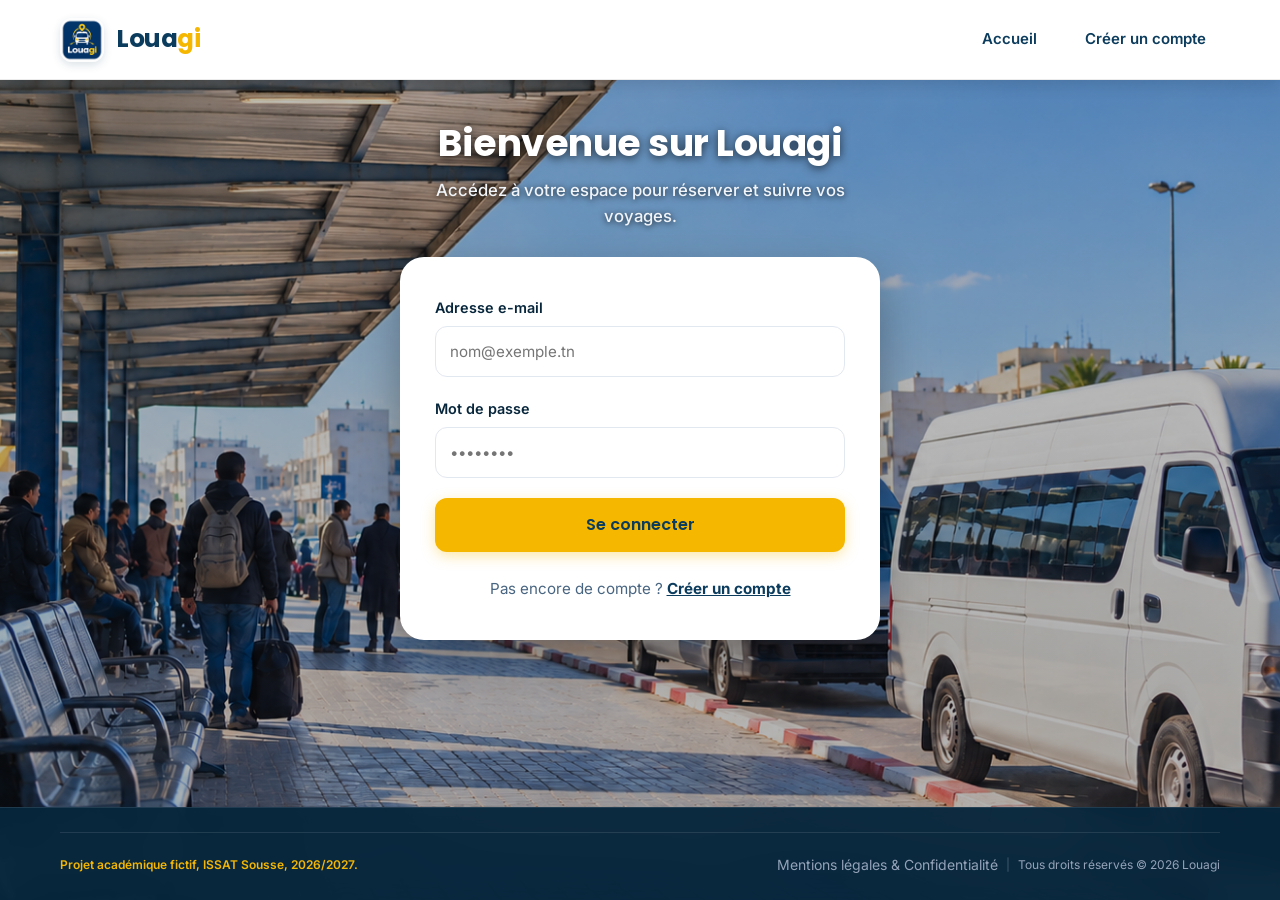
==== commit ac630966: "feat: add application pages and update academic year in footer" ====
--- a/pages/connexion.html
+++ b/pages/connexion.html
@@ -72,7 +72,7 @@
   <footer class="footer-section">
     <div class="container">
       <div class="footer-bottom">
-        <p class="footer-academic">Projet académique fictif, ISSAT Sousse, 2025/2026.</p>
+        <p class="footer-academic">Projet académique fictif, ISSAT Sousse, 2026/2027.</p>
         <div class="footer-legal">
           <a href="mentions-legales.html" class="footer-link footer-link--sub">Mentions légales &amp; Confidentialité</a>
           <span class="footer-sep">|</span>
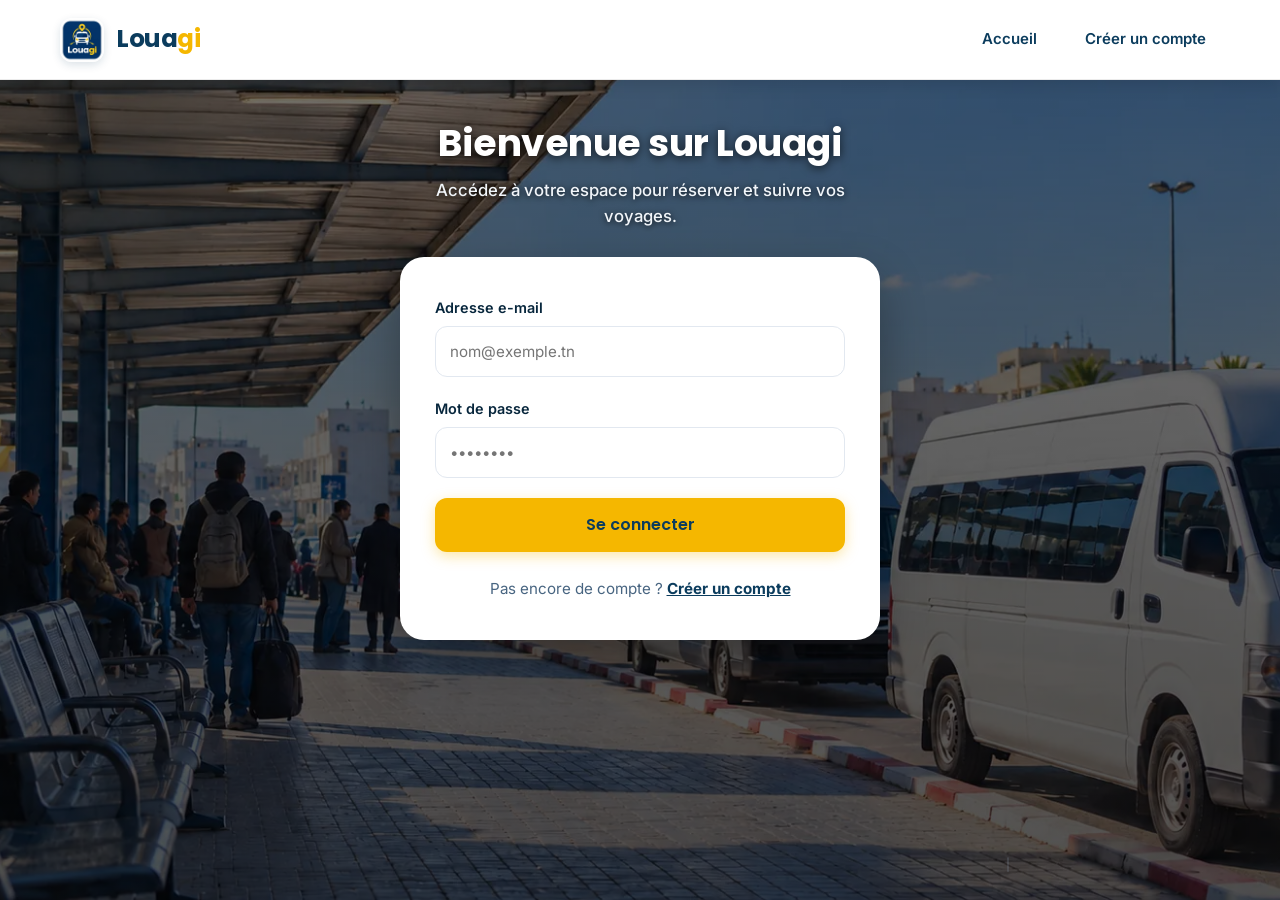
==== commit 06aec883: "feat: add authentication, reservation system, and dynamic carousels" ====
--- a/pages/connexion.html
+++ b/pages/connexion.html
@@ -7,7 +7,12 @@
   <meta name="description" content="Connectez-vous à votre compte Louagi pour gérer vos réservations de louage.">
   <link rel="preconnect" href="https://fonts.googleapis.com">
   <link rel="preconnect" href="https://fonts.gstatic.com" crossorigin>
-  <link href="https://fonts.googleapis.com/css2?family=Inter:wght@400;500;600;700&family=Poppins:wght@600;700&display=swap" rel="stylesheet">
+  <link rel="preload" as="style" href="https://fonts.googleapis.com/css2?family=Inter:wght@400;500;600;700&family=Poppins:wght@600;700&display=swap">
+  <link rel="stylesheet" href="https://fonts.googleapis.com/css2?family=Inter:wght@400;500;600;700&family=Poppins:wght@600;700&display=swap" media="print" onload="this.media='all'">
+  <noscript>
+    <link rel="stylesheet" href="https://fonts.googleapis.com/css2?family=Inter:wght@400;500;600;700&family=Poppins:wght@600;700&display=swap">
+  </noscript>
+  <link rel="preload" as="image" href="../images/terminal-minibus-soleil.webp" type="image/webp" fetchpriority="high">
   <link rel="stylesheet" href="../style.css">
   <link rel="stylesheet" href="../pages.css">
 
@@ -22,7 +27,7 @@
   <header class="site-header">
     <div class="header-container">
       <a href="../index.html" class="brand-logo" aria-label="Retour à l'accueil Louagi">
-        <img src="../images/Logo%20Louagi%20_%20navette%20et%20rep%C3%A8re%20jaune.png" alt="Logo Louagi" width="46" height="46" class="logo-img">
+        <img src="../images/logo-louagi.webp" alt="Logo Louagi" width="46" height="46" class="logo-img" decoding="async">
         <span class="brand-name">Loua<span class="brand-name--accent">gi</span></span>
       </a>
       <nav class="main-nav" aria-label="Navigation">
--- a/style.css
+++ b/style.css
@@ -421,3 +421,38 @@
   *, *::before, *::after { animation-duration: .01ms !important; animation-iteration-count: 1 !important; transition-duration: .01ms !important; scroll-behavior: auto !important; }
   .hero-illustration-wrapper { animation: none !important; transform: none !important; }
 }
+
+
+/* === Styles dynamiques main.js === */
+
+/* 1. MENU SCROLL */
+.site-header { transition: transform 0.35s ease, box-shadow 0.3s ease; }
+.site-header.header--cache { transform: translateY(-100%); }
+.site-header.header--compacte { background: rgba(255,255,255,0.98); box-shadow: 0 4px 24px rgba(11,60,93,0.14); }
+
+/* 2. CARROUSEL */
+.carrousel-wrapper { position: relative; width: 100%; max-width: 680px; margin: 0 auto; overflow: hidden; border-radius: var(--r-xl); }
+.carrousel-piste { display: flex; transition: transform 0.5s ease; }
+.carrousel-piste .testimonial-card { min-width: 100%; flex-shrink: 0; opacity: 0; transition: opacity 0.5s ease; pointer-events: none; }
+.carrousel-piste .testimonial-card.carr-actif { opacity: 1; pointer-events: auto; }
+.carr-btn { position: absolute; top: 50%; transform: translateY(-50%); width: 40px; height: 40px; border: none; border-radius: 50%; background: rgba(255,255,255,0.95); color: var(--primary); font-size: 1.1rem; cursor: pointer; box-shadow: 0 3px 12px rgba(11,60,93,0.15); z-index: 10; }
+.carr-btn:hover { background: var(--accent); }
+.carr-btn--prev { left: -20px; }
+.carr-btn--next { right: -20px; }
+.carr-dots { display: flex; justify-content: center; gap: 8px; margin-top: 16px; }
+.carr-dot { width: 10px; height: 10px; border: none; border-radius: 50%; background: var(--border); cursor: pointer; padding: 0; transition: all 0.3s ease; }
+.carr-dot.actif { background: var(--accent); width: 26px; border-radius: 5px; }
+
+/* 3. VALIDATION CONTACT */
+.champ-erreur { display: block; font-size: 0.8rem; color: #DC2626; margin-top: 4px; font-weight: 500; }
+.form-input.champ--erreur, .form-select.champ--erreur, .form-textarea.champ--erreur { border-color: #DC2626 !important; background: #FEF2F2; }
+.form-input.champ--valide, .form-select.champ--valide, .form-textarea.champ--valide { border-color: #16A34A !important; background: #F0FDF4; }
+.toast { position: fixed; bottom: 28px; left: 50%; transform: translateX(-50%) translateY(80px); background: #166534; color: #fff; padding: 14px 26px; border-radius: var(--r-pill); font-size: 0.92rem; font-weight: 600; z-index: 9999; opacity: 0; transition: transform 0.4s ease, opacity 0.4s ease; pointer-events: none; }
+.toast--visible { opacity: 1; transform: translateX(-50%) translateY(0); }
+
+
+@media (max-width: 600px) {
+  .carr-btn--prev { left: 2px; }
+  .carr-btn--next { right: 2px; }
+  .modal-boite { padding: 32px 20px; }
+}
--- a/pages.css
+++ b/pages.css
@@ -1,1210 +1,220 @@
-/* ==========================================================================
-   Louagi - Feuilles de style pour les pages internes
-   (Inscription, Connexion, Réservation, Mes Réservations)
-   ========================================================================== */
-
-/* Structure générale des pages internes avec Arrière-plan Sombre (Voile Noir) */
-body.page-app {
-  min-height: 100vh;
-  display: flex;
-  flex-direction: column;
-  background-color: #0B131B;
-  color: var(--text);
-  position: relative;
-  overflow-x: hidden;
-}
-
-/* Arrière-plan avec photo du terminal et voile noir (dark overlay) */
-body.page-app::before {
-  content: "";
-  position: fixed;
-  top: 0;
-  left: 0;
-  right: 0;
-  bottom: 0;
-  width: 100%;
-  height: 100%;
-  /* Voile noir (52% à 65%) par-dessus l'image pour un contraste sombre et élégant */
-  background: 
-    linear-gradient(rgba(0, 0, 0, 0.25), rgba(0, 0, 0, 0.3)),
-    url('images/terminal-minibus-soleil.png') center center / cover no-repeat fixed;
-  z-index: 0;
-  pointer-events: none;
-}
-
-/* Header épuré blanc sur les pages de l'application */
-body.page-app .site-header {
-  position: fixed;
-  top: 0;
-  left: 0;
-  right: 0;
-  height: var(--header-h);
-  background: #FFFFFF;
-  border-bottom: 1px solid rgba(0, 0, 0, 0.08);
-  box-shadow: 0 4px 16px rgba(0, 0, 0, 0.12);
-  z-index: 1000;
-}
-
-/* Correction importante : dégagement sous la navbar fixe (80px + marge) */
-body.page-app .main-content {
-  flex: 1;
-  padding-top: calc(var(--header-h) + 40px);
-  padding-bottom: 60px;
-  position: relative;
-  z-index: 1;
-}
-
-/* Navigation des pages internes */
-.page-app .nav-link {
-  font-weight: 600;
-  color: var(--primary);
-  border-radius: var(--r-sm);
-  padding: 8px 14px;
-  transition: all var(--tr);
-}
-.page-app .nav-link:hover {
-  background-color: rgba(11, 60, 93, 0.06);
-  color: var(--primary-dark);
-}
-.page-app .nav-link[onclick*="louagi_session"]:hover {
-  color: #DC2626;
-  background-color: rgba(220, 38, 38, 0.08);
-}
-
-/* En-tête de section / page sur fond sombre */
-.page-header-box {
-  text-align: center;
-  max-width: 860px;
-  margin: 0 auto 28px;
-  padding: 0 16px;
-}
-
-body.page-app .page-title {
-  font-family: var(--font-title);
-  font-size: 2.35rem;
-  font-weight: 700;
-  color: #FFFFFF;
-  margin-bottom: 10px;
-  line-height: 1.25;
-  letter-spacing: -0.5px;
-  text-shadow: 0 2px 10px rgba(0, 0, 0, 0.7);
-}
-
-body.page-app .page-subtitle {
-  color: #F1F5F9;
-  font-size: 1.05rem;
-  font-weight: 500;
-  line-height: 1.55;
-  text-shadow: 0 1px 6px rgba(0, 0, 0, 0.8);
-}
-
-/* Wrapper de centrage pour le flux de réservation */
-.reservation-flow {
-  width: 100%;
-  max-width: 860px;
-  margin: 0 auto;
-  display: flex;
-  flex-direction: column;
-  align-items: center;
-}
-
-/* Utilitaires d'affichage */
-.cache {
-  display: none !important;
-}
-
-/* Alertes & Messages de retour */
-.alert {
-  padding: 14px 18px;
-  border-radius: var(--r-md);
-  font-size: 0.95rem;
-  margin-bottom: 20px;
-  display: flex;
-  align-items: center;
-  gap: 10px;
-}
-
-.alert--error {
-  background-color: rgba(253, 242, 242, 0.95);
-  color: #991B1B;
-  border: 1px solid #F87171;
-}
-
-.alert--success {
-  background-color: rgba(236, 253, 245, 0.95);
-  color: #065F46;
-  border: 1px solid #6EE7B7;
-}
-
-/* Cartes d'authentification (Connexion & Inscription) */
-.auth-wrapper {
-  max-width: 480px;
-  margin: 0 auto;
-}
-
-.auth-card {
-  background: #FFFFFF;
-  border-radius: var(--r-xl);
-  box-shadow: 0 20px 45px rgba(0, 0, 0, 0.3);
-  border: 1px solid rgba(255, 255, 255, 0.8);
-  padding: 38px 34px;
-  transition: box-shadow var(--tr), transform var(--tr);
-}
-
-.auth-card:hover {
-  box-shadow: 0 24px 50px -10px rgba(11, 60, 93, 0.18), 0 0 0 1px #FFFFFF inset;
-}
-
-.auth-footer {
-  margin-top: 24px;
-  text-align: center;
-  font-size: 0.95rem;
-  color: #486581;
-}
-
-.auth-footer a {
-  color: var(--primary);
-  font-weight: 700;
-  text-decoration: underline;
-}
-
-.auth-footer a:hover {
-  color: var(--accent-hover);
-}
+/* pages.css — Styles des pages internes Louagi */
+
+/* Structure générale */
+body.page-app { min-height: 100vh; display: flex; flex-direction: column; background-color: #0B131B; color: var(--text); position: relative; overflow-x: hidden; }
+body.page-app::before { content: ""; position: fixed; top: 0; left: 0; right: 0; bottom: 0; width: 100%; height: 100%; background: linear-gradient(rgba(0,0,0,0.55), rgba(0,0,0,0.68)), url('../images/terminal-minibus-soleil.webp') center/cover no-repeat fixed; z-index: 0; pointer-events: none; }
+body.page-app .site-header { position: fixed; top: 0; left: 0; right: 0; height: var(--header-h); background: #FFFFFF; border-bottom: 1px solid rgba(0,0,0,0.08); box-shadow: 0 4px 16px rgba(0,0,0,0.12); z-index: 1000; }
+body.page-app .main-content { flex: 1; padding-top: calc(var(--header-h) + 40px); padding-bottom: 60px; position: relative; z-index: 1; }
+
+/* Navigation */
+.page-app .nav-link { font-weight: 600; color: var(--primary); border-radius: var(--r-sm); padding: 8px 14px; transition: all var(--tr); }
+.page-app .nav-link:hover { background-color: rgba(11,60,93,0.06); color: var(--primary-dark); }
+.page-app .nav-link[onclick*="louagi_session"]:hover { color: #DC2626; background-color: rgba(220,38,38,0.08); }
+
+/* En-têtes de page */
+.page-header-box { text-align: center; max-width: 860px; margin: 0 auto 28px; padding: 0 16px; }
+body.page-app .page-title { font-family: var(--font-title); font-size: 2.35rem; font-weight: 700; color: #FFFFFF; margin-bottom: 10px; line-height: 1.25; letter-spacing: -0.5px; text-shadow: 0 2px 10px rgba(0,0,0,0.7); }
+body.page-app .page-subtitle { color: #F1F5F9; font-size: 1.05rem; font-weight: 500; line-height: 1.55; text-shadow: 0 1px 6px rgba(0,0,0,0.8); }
+
+/* Utilitaires */
+.reservation-flow { width: 100%; max-width: 860px; margin: 0 auto; display: flex; flex-direction: column; align-items: center; }
+.cache { display: none !important; }
+
+/* Alertes */
+.alert { padding: 14px 18px; border-radius: var(--r-md); font-size: 0.95rem; margin-bottom: 20px; display: flex; align-items: center; gap: 10px; }
+.alert--error { background-color: rgba(253,242,242,0.95); color: #991B1B; border: 1px solid #F87171; }
+.alert--success { background-color: rgba(236,253,245,0.95); color: #065F46; border: 1px solid #6EE7B7; }
+
+/* Auth */
+.auth-wrapper { max-width: 480px; margin: 0 auto; }
+.auth-card { background: #FFFFFF; border-radius: var(--r-xl); box-shadow: 0 20px 45px rgba(0,0,0,0.3); border: 1px solid rgba(255,255,255,0.8); padding: 38px 34px; transition: box-shadow var(--tr), transform var(--tr); }
+.auth-card:hover { box-shadow: 0 24px 50px -10px rgba(11,60,93,0.18), 0 0 0 1px #FFFFFF inset; }
+.auth-footer { margin-top: 24px; text-align: center; font-size: 0.95rem; color: #486581; }
+.auth-footer a { color: var(--primary); font-weight: 700; text-decoration: underline; }
+.auth-footer a:hover { color: var(--accent-hover); }
 
 /* Formulaires */
-.form-field {
-  margin-bottom: 20px;
-}
-
-.form-label {
-  display: block;
-  font-weight: 600;
-  font-size: 0.9rem;
-  color: var(--primary-dark);
-  margin-bottom: 6px;
-}
-
-.form-control {
-  width: 100%;
-  padding: 12px 14px;
-  border: 1.5px solid var(--border);
-  border-radius: var(--r-md);
-  font-size: 0.95rem;
-  background-color: rgba(255, 255, 255, 0.95);
-  transition: border-color var(--tr), box-shadow var(--tr), background-color var(--tr);
-}
-
-.form-control:focus {
-  background-color: #FFFFFF;
-  border-color: var(--primary);
-  box-shadow: 0 0 0 4px rgba(245, 183, 0, 0.22);
-  outline: none;
-}
-
-.form-hint {
-  display: block;
-  font-size: 0.8rem;
-  color: var(--text-light);
-  margin-top: 4px;
-}
-
-/* Boutons complémentaires */
-.btn--danger {
-  background-color: #DC2626;
-  color: #FFFFFF;
-}
-
-.btn--danger:hover {
-  background-color: #B91C1C;
-}
-
-.btn--sm {
-  padding: 8px 16px;
-  font-size: 0.875rem;
-  border-radius: var(--r-sm);
-}
-
-.btn--outline {
-  background-color: transparent;
-  border: 1px solid var(--border);
-  color: var(--text);
-}
-
-.btn--outline:hover {
-  background-color: var(--bg-light);
-  border-color: var(--text-light);
-}
-
-/* Barre d'étapes de réservation en pilule blanche parfaitement centrée */
-.stepper {
-  display: flex;
-  align-items: flex-start; /* Aligne le haut des cercles pour un centrage parfait de la ligne médiane */
-  justify-content: space-between;
-  width: 100%;
-  max-width: 760px;
-  margin: 0 auto 32px;
-  padding: 16px 28px 14px;
-  background: #FFFFFF;
-  border-radius: var(--r-pill);
-  box-shadow: 0 10px 30px rgba(0, 0, 0, 0.25);
-  border: 1px solid rgba(255, 255, 255, 0.95);
-}
-
-.step-item {
-  display: flex;
-  flex-direction: column;
-  align-items: center;
-  position: relative;
-  z-index: 2;
-  flex-shrink: 0;
-  min-width: 72px;
-}
-
-.step-circle {
-  width: 42px;
-  height: 42px;
-  border-radius: var(--r-pill);
-  background-color: #FFFFFF;
-  border: 2.5px solid #CBD5E1;
-  color: var(--text-muted);
-  font-weight: 700;
-  font-size: 1rem;
-  display: flex;
-  align-items: center;
-  justify-content: center;
-  margin-bottom: 6px;
-  transition: all var(--tr);
-}
-
-.step-title {
-  font-size: 0.82rem;
-  font-weight: 600;
-  color: var(--text-muted);
-  text-align: center;
-  white-space: nowrap;
-}
-
-.step-item.actif .step-circle {
-  background-color: var(--primary);
-  border-color: var(--primary);
-  color: #FFFFFF;
-  box-shadow: 0 0 0 4px rgba(11, 60, 93, 0.18);
-}
-
-.step-item.actif .step-title {
-  color: var(--primary);
-  font-weight: 700;
-}
-
-.step-item.termine .step-circle {
-  background-color: var(--accent);
-  border-color: var(--accent);
-  color: var(--primary-dark);
-}
-
-.step-item.termine .step-title {
-  color: var(--primary-dark);
-  font-weight: 600;
-}
-
-/* Ligne entre les étapes : parfaitement centrée au milieu vertical des cercles */
-.step-line {
-  flex: 1;
-  height: 4px;
-  background-color: #E2E8F0;
-  margin: 19px 10px 0 10px; /* 19px du haut centre précisément la ligne de 4px sur le cercle de 42px */
-  border-radius: 4px;
-  position: relative;
-  z-index: 1;
-  transition: background-color 0.4s cubic-bezier(0.4, 0, 0.2, 1), box-shadow 0.4s ease;
-}
-
-/* En franchissant une étape, la ligne devient JAUNE. En revenant en arrière, elle redevient GRISE */
-.step-line.actif {
-  background-color: var(--accent); /* Jaune Louagi #F5B700 */
-  box-shadow: 0 0 10px rgba(245, 183, 0, 0.55);
-}
-
-/* Conteneurs d'étapes blancs centrés avec ombre marquée */
-.step-container {
-  background: #FFFFFF;
-  border-radius: var(--r-xl);
-  box-shadow: 0 20px 45px rgba(0, 0, 0, 0.3);
-  padding: 38px 40px;
-  width: 100%;
-  max-width: 860px;
-  margin: 0 auto;
-}
-
-.step-inner-title {
-  font-family: var(--font-title);
-  font-size: 1.35rem;
-  font-weight: 700;
-  color: var(--primary);
-  margin-bottom: 24px;
-  padding-bottom: 14px;
-  border-bottom: 1px solid var(--border);
-  text-align: center; /* Harmonisation avec le titre et les étapes centrés */
-}
-
-/* Actions du formulaire de recherche centrées */
-.reservation-form-actions {
-  display: flex;
-  justify-content: center;
-  margin-top: 24px;
-}
-
-/* Grille de recherche réservation */
-.search-inputs-grid {
-  display: grid;
-  grid-template-columns: repeat(3, 1fr);
-  gap: 16px;
-  margin-bottom: 20px;
-}
-
-/* Liste des cartes de trajets */
-.trajets-list {
-  display: flex;
-  flex-direction: column;
-  gap: 14px;
-  margin-top: 24px;
-}
-
-.trajet-card {
-  display: flex;
-  align-items: center;
-  justify-content: space-between;
-  padding: 18px 24px;
-  background: rgba(255, 255, 255, 0.92);
-  backdrop-filter: blur(8px);
-  -webkit-backdrop-filter: blur(8px);
-  border: 1.5px solid rgba(226, 232, 240, 0.9);
-  border-radius: var(--r-md);
-  box-shadow: 0 2px 8px rgba(11, 60, 93, 0.04);
-  transition: all var(--tr);
-}
-
-.trajet-card:hover {
-  border-color: var(--accent);
-  box-shadow: 0 10px 24px rgba(11, 60, 93, 0.1);
-  background: #FFFFFF;
-  transform: translateY(-2px);
-}
-
-.trajet-heure {
-  font-family: var(--font-title);
-  font-size: 1.35rem;
-  font-weight: 700;
-  color: var(--primary);
-}
-
-.trajet-villes {
-  font-weight: 500;
-  color: var(--text);
-  font-size: 1rem;
-}
-
-.trajet-prix {
-  font-weight: 700;
-  color: var(--primary-dark);
-  font-size: 1.15rem;
-}
-
-/* ==========================================================================
-   PLAN DU LOUAGE : FORME DE VÉHICULE & FAUTEUILS STYLE CINÉMA PATHÉ
-   Configuration tunisienne : 8 places passagers (2 avant + 3 milieu + 3 arrière)
-   ========================================================================== */
-
-.louage-vehicule {
-  position: relative;
-  max-width: 440px;
-  margin: 24px auto 30px;
-  background: rgba(255, 255, 255, 0.96);
-  backdrop-filter: blur(12px);
-  -webkit-backdrop-filter: blur(12px);
-  border: 3px solid #CBD5E1;
-  border-radius: 54px 54px 24px 24px;
-  box-shadow: 0 20px 45px rgba(11, 60, 93, 0.14);
-  padding: 24px 22px 30px;
-}
-
-/* Rétroviseurs extérieurs gauche et droite */
-.louage-vehicule::before,
-.louage-vehicule::after {
-  content: "";
-  position: absolute;
-  top: 76px;
-  width: 12px;
-  height: 28px;
-  background: var(--primary);
-  border-radius: 6px;
-}
+.form-field { margin-bottom: 20px; }
+.form-label { display: block; font-weight: 600; font-size: 0.9rem; color: var(--primary-dark); margin-bottom: 6px; }
+.form-control { width: 100%; padding: 12px 14px; border: 1.5px solid var(--border); border-radius: var(--r-md); font-size: 0.95rem; background-color: rgba(255,255,255,0.95); transition: border-color var(--tr), box-shadow var(--tr); }
+.form-control:focus { background-color: #FFFFFF; border-color: var(--primary); box-shadow: 0 0 0 4px rgba(245,183,0,0.22); outline: none; }
+.form-hint { display: block; font-size: 0.8rem; color: var(--text-light); margin-top: 4px; }
+
+/* Boutons */
+.btn--danger { background-color: #DC2626; color: #FFFFFF; }
+.btn--danger:hover { background-color: #B91C1C; }
+.btn--sm { padding: 8px 16px; font-size: 0.875rem; border-radius: var(--r-sm); }
+.btn--outline { background-color: transparent; border: 1px solid var(--border); color: var(--text); }
+.btn--outline:hover { background-color: var(--bg-light); border-color: var(--text-light); }
+
+/* Stepper */
+.stepper { display: flex; align-items: flex-start; justify-content: space-between; width: 100%; max-width: 760px; margin: 0 auto 32px; padding: 16px 28px 14px; background: #FFFFFF; border-radius: var(--r-pill); box-shadow: 0 10px 30px rgba(0,0,0,0.25); border: 1px solid rgba(255,255,255,0.95); }
+.step-item { display: flex; flex-direction: column; align-items: center; position: relative; z-index: 2; flex-shrink: 0; min-width: 72px; }
+.step-circle { width: 42px; height: 42px; border-radius: var(--r-pill); background-color: #FFFFFF; border: 2.5px solid #CBD5E1; color: var(--text-muted); font-weight: 700; font-size: 1rem; display: flex; align-items: center; justify-content: center; margin-bottom: 6px; transition: all var(--tr); }
+.step-title { font-size: 0.82rem; font-weight: 600; color: var(--text-muted); text-align: center; white-space: nowrap; }
+.step-item.actif .step-circle { background-color: var(--primary); border-color: var(--primary); color: #FFFFFF; box-shadow: 0 0 0 4px rgba(11,60,93,0.18); }
+.step-item.actif .step-title { color: var(--primary); font-weight: 700; }
+.step-item.termine .step-circle { background-color: var(--accent); border-color: var(--accent); color: var(--primary-dark); }
+.step-item.termine .step-title { color: var(--primary-dark); font-weight: 600; }
+.step-line { flex: 1; height: 4px; background-color: #E2E8F0; margin: 19px 10px 0 10px; border-radius: 4px; position: relative; z-index: 1; transition: background-color 0.4s ease, box-shadow 0.4s ease; }
+.step-line.actif { background-color: var(--accent); box-shadow: 0 0 10px rgba(245,183,0,0.55); }
+
+/* Conteneurs d'étapes */
+.step-container { background: #FFFFFF; border-radius: var(--r-xl); box-shadow: 0 20px 45px rgba(0,0,0,0.3); padding: 38px 40px; width: 100%; max-width: 860px; margin: 0 auto; }
+.step-inner-title { font-family: var(--font-title); font-size: 1.35rem; font-weight: 700; color: var(--primary); margin-bottom: 24px; padding-bottom: 14px; border-bottom: 1px solid var(--border); text-align: center; }
+.reservation-form-actions { display: flex; justify-content: center; margin-top: 24px; }
+.search-inputs-grid { display: grid; grid-template-columns: repeat(3, 1fr); gap: 16px; margin-bottom: 20px; }
+
+/* Trajets */
+.trajets-list { display: flex; flex-direction: column; gap: 14px; margin-top: 24px; }
+.trajet-card { display: flex; align-items: center; justify-content: space-between; padding: 18px 24px; background: rgba(255,255,255,0.92); border: 1.5px solid rgba(226,232,240,0.9); border-radius: var(--r-md); box-shadow: 0 2px 8px rgba(11,60,93,0.04); transition: all var(--tr); }
+.trajet-card:hover { border-color: var(--accent); box-shadow: 0 10px 24px rgba(11,60,93,0.1); background: #FFFFFF; transform: translateY(-2px); }
+.trajet-heure { font-family: var(--font-title); font-size: 1.35rem; font-weight: 700; color: var(--primary); }
+.trajet-villes { font-weight: 500; color: var(--text); font-size: 1rem; }
+.trajet-prix { font-weight: 700; color: var(--primary-dark); font-size: 1.15rem; }
+
+/* Plan du louage */
+.louage-vehicule { position: relative; max-width: 440px; margin: 24px auto 30px; background: rgba(255,255,255,0.96); border: 3px solid #CBD5E1; border-radius: 54px 54px 24px 24px; box-shadow: 0 20px 45px rgba(11,60,93,0.14); padding: 24px 22px 30px; }
+.louage-vehicule::before, .louage-vehicule::after { content: ""; position: absolute; top: 76px; width: 12px; height: 28px; background: var(--primary); border-radius: 6px; }
 .louage-vehicule::before { left: -14px; border-radius: 8px 0 0 8px; }
 .louage-vehicule::after { right: -14px; border-radius: 0 8px 8px 0; }
-
-/* Pare-brise avant du louage */
-.louage-parebrise {
-  background: linear-gradient(180deg, #E0F2FE 0%, #BAE6FD 100%);
-  border: 2px solid #7DD3FC;
-  border-radius: 36px 36px 10px 10px;
-  padding: 10px 14px;
-  text-align: center;
-  margin-bottom: 24px;
-  color: #0369A1;
-  font-size: 0.78rem;
-  font-weight: 700;
-  letter-spacing: 1.5px;
-  text-transform: uppercase;
-  display: flex;
-  align-items: center;
-  justify-content: center;
-  gap: 8px;
-}
-
-/* Habitacle intérieur avec disposition des rangées */
-.louage-habitacle {
-  display: flex;
-  flex-direction: column;
-  gap: 22px;
-}
-
-.rangee-bloc {
-  display: flex;
-  flex-direction: column;
-  gap: 8px;
-}
-
-.rangee-etiquette {
-  font-size: 0.72rem;
-  text-transform: uppercase;
-  letter-spacing: 1px;
-  color: var(--text-light);
-  font-weight: 700;
-  text-align: center;
-}
-
-/* Rangée 1 : Avant (1 Chauffeur à gauche + 2 places passagers à droite) */
-.rangee-avant-grille {
-  display: grid;
-  grid-template-columns: 1fr 1fr 1fr;
-  gap: 12px;
-  align-items: stretch;
-}
-
-.places-avant-groupe {
-  display: contents;
-}
-
-/* Rangées 2 et 3 : 3 places passagers chacune */
-.rangee-trois-places {
-  display: grid;
-  grid-template-columns: repeat(3, 1fr);
-  gap: 12px;
-  align-items: stretch;
-}
-
-/* Sièges façon fauteuils de cinéma / louage (Pathé style) */
-.siege-fauteuil {
-  position: relative;
-  display: flex;
-  flex-direction: column;
-  align-items: center;
-  background: transparent;
-  border: none;
-  padding: 0;
-  cursor: pointer;
-  transition: transform 0.2s cubic-bezier(.16,1,.3,1), filter 0.2s ease;
-  user-select: none;
-  width: 100%;
-}
-
-/* Appuie-tête du fauteuil */
-.fauteuil-tete {
-  width: 38px;
-  height: 10px;
-  background: #E2E8F0;
-  border: 1.5px solid #CBD5E1;
-  border-radius: 8px 8px 3px 3px;
-  margin-bottom: 2px;
-  transition: all 0.2s ease;
-}
-
-/* Dossier ergonomique du fauteuil */
-.fauteuil-corps {
-  width: 100%;
-  min-height: 56px;
-  background: #FFFFFF;
-  border: 2px solid #94A3B8;
-  border-radius: 12px 12px 6px 6px;
-  display: flex;
-  flex-direction: column;
-  align-items: center;
-  justify-content: center;
-  box-shadow: 0 3px 6px rgba(0, 0, 0, 0.05);
-  padding: 6px 4px;
-  transition: all 0.2s ease;
-}
-
-/* Assise du fauteuil */
-.fauteuil-assise {
-  width: 86%;
-  height: 9px;
-  background: #E2E8F0;
-  border: 1.5px solid #CBD5E1;
-  border-radius: 2px 2px 8px 8px;
-  margin-top: 2px;
-  transition: all 0.2s ease;
-}
-
-.fauteuil-num {
-  font-family: var(--font-title);
-  font-size: 1.25rem;
-  font-weight: 700;
-  line-height: 1.1;
-  color: var(--primary);
-}
-
-.fauteuil-etat {
-  font-size: 0.68rem;
-  font-weight: 600;
-  text-transform: uppercase;
-  letter-spacing: 0.5px;
-  color: var(--text-muted);
-}
-
-/* Fauteuil Libre (disponible au clic) */
-.siege-fauteuil--libre .fauteuil-tete {
-  background: #DBEAFE;
-  border-color: #93C5FD;
-}
-.siege-fauteuil--libre .fauteuil-corps {
-  background: #EFF6FF;
-  border-color: #3B82F6;
-}
-.siege-fauteuil--libre .fauteuil-assise {
-  background: #DBEAFE;
-  border-color: #93C5FD;
-}
-.siege-fauteuil--libre:hover {
-  transform: translateY(-4px) scale(1.04);
-}
-.siege-fauteuil--libre:hover .fauteuil-corps {
-  background: #FEF3C7;
-  border-color: var(--accent);
-  box-shadow: 0 8px 18px rgba(245, 183, 0, 0.35);
-}
-.siege-fauteuil--libre:hover .fauteuil-tete,
-.siege-fauteuil--libre:hover .fauteuil-assise {
-  background: #FDE68A;
-  border-color: var(--accent);
-}
-
-/* Fauteuil Occupé (grisé et non cliquable) */
-.siege-fauteuil--occupe {
-  cursor: not-allowed;
-  opacity: 0.55;
-  filter: grayscale(1);
-}
-.siege-fauteuil--occupe .fauteuil-tete {
-  background: #CBD5E1;
-  border-color: #94A3B8;
-}
-.siege-fauteuil--occupe .fauteuil-corps {
-  background: #E2E8F0;
-  border-color: #94A3B8;
-}
-.siege-fauteuil--occupe .fauteuil-assise {
-  background: #CBD5E1;
-  border-color: #94A3B8;
-}
-.siege-fauteuil--occupe .fauteuil-num {
-  color: #64748B;
-  text-decoration: line-through;
-}
-.siege-fauteuil--occupe .fauteuil-etat {
-  color: #64748B;
-}
-
-/* Fauteuil Choisi (Sélectionné) */
-.siege-fauteuil--choisi {
-  transform: translateY(-3px) scale(1.05);
-}
-.siege-fauteuil--choisi .fauteuil-tete {
-  background: #F59E0B;
-  border-color: #D97706;
-}
-.siege-fauteuil--choisi .fauteuil-corps {
-  background: var(--accent);
-  border-color: #D97706;
-  box-shadow: 0 8px 20px rgba(245, 183, 0, 0.45);
-}
-.siege-fauteuil--choisi .fauteuil-assise {
-  background: #F59E0B;
-  border-color: #D97706;
-}
-.siege-fauteuil--choisi .fauteuil-num {
-  color: var(--primary-dark);
-}
-.siege-fauteuil--choisi .fauteuil-etat {
-  color: var(--primary-dark);
-}
-
-/* Fauteuil Chauffeur avec volant de direction */
-.siege-fauteuil--chauffeur {
-  cursor: not-allowed;
-}
-.siege-fauteuil--chauffeur .fauteuil-tete {
-  background: #475569;
-  border-color: #334155;
-}
-.siege-fauteuil--chauffeur .fauteuil-corps {
-  background: #1E293B;
-  border-color: #0F172A;
-  color: #FFFFFF;
-}
-.siege-fauteuil--chauffeur .fauteuil-assise {
-  background: #475569;
-  border-color: #334155;
-}
-.siege-fauteuil--chauffeur .fauteuil-etat {
-  color: #CBD5E1;
-  margin-top: 3px;
-  font-size: 0.65rem;
-}
-.volant-icon {
-  stroke: #F8FAFC;
-}
-
-/* Légende du plan de sièges */
-.sieges-legende {
-  display: flex;
-  justify-content: center;
-  gap: 24px;
-  margin-top: 24px;
-  flex-wrap: wrap;
-}
-
-.legende-item {
-  display: flex;
-  align-items: center;
-  gap: 8px;
-  font-size: 0.85rem;
-  color: var(--text-muted);
-}
-
-.legende-pastille {
-  width: 18px;
-  height: 18px;
-  border-radius: 4px;
-  border: 1px solid var(--border);
-}
-
-.legende-pastille--libre {
-  background-color: #EFF6FF;
-  border-color: #3B82F6;
-}
-
-.legende-pastille--occupe {
-  background-color: #E2E8F0;
-  border-color: #94A3B8;
-}
-
-.legende-pastille--choisi {
-  background-color: var(--accent);
-  border-color: #D97706;
-}
-
-/* Récapitulatif et billet de confirmation */
-.recap-details {
-  background: var(--bg-light);
-  border-radius: var(--r-md);
-  padding: 24px;
-  margin-bottom: 24px;
-  border: 1px solid var(--border);
-}
-
-.recap-row {
-  display: flex;
-  justify-content: space-between;
-  padding: 10px 0;
-  border-bottom: 1px solid var(--border);
-  font-size: 0.95rem;
-}
-
-.recap-row:last-child {
-  border-bottom: none;
-  font-size: 1.15rem;
-  font-weight: 700;
-  color: var(--primary);
-  padding-top: 16px;
-}
-
-.recap-label {
-  color: var(--text-muted);
-}
-
-.recap-valeur {
-  font-weight: 600;
-  color: var(--text);
-}
-
-/* ==========================================================================
-   Étape 3 : Mode de Paiement et Validation des conditions
-   ========================================================================== */
-
-/* Mini récapitulatif compact en tête d'étape */
-.paiement-recap-bar {
-  display: flex;
-  justify-content: space-between;
-  align-items: center;
-  background: #F8FAFC;
-  border: 1.5px solid var(--border);
-  border-radius: var(--r-md);
-  padding: 16px 20px;
-  margin-bottom: 24px;
-  flex-wrap: wrap;
-  gap: 12px;
-}
-
-.paiement-recap-items {
-  display: flex;
-  align-items: center;
-  gap: 18px;
-  flex-wrap: wrap;
-}
-
-.paiement-recap-item {
-  font-size: 0.92rem;
-  color: var(--text-muted);
-}
-.paiement-recap-item strong {
-  color: var(--primary);
-}
-
-.paiement-recap-prix {
-  font-family: var(--font-title);
-  font-size: 1.35rem;
-  font-weight: 700;
-  color: var(--primary-dark);
-  background: var(--accent-light);
-  padding: 5px 16px;
-  border-radius: var(--r-pill);
-  border: 1.5px solid rgba(245, 183, 0, 0.45);
-}
-
-/* Grille des 2 options de paiement */
-.modes-paiement-grid {
-  display: grid;
-  grid-template-columns: 1fr 1fr;
-  gap: 20px;
-  margin-bottom: 24px;
-}
-
-.mode-card {
-  position: relative;
-  background: #FFFFFF;
-  border: 2px solid var(--border);
-  border-radius: var(--r-lg);
-  padding: 22px 20px;
-  cursor: pointer;
-  transition: all var(--tr);
-  display: flex;
-  flex-direction: column;
-}
-
-.mode-card:hover {
-  border-color: var(--primary);
-  transform: translateY(-2px);
-  box-shadow: 0 10px 24px rgba(11, 60, 93, 0.08);
-}
-
-.mode-card.actif {
-  border-color: var(--accent);
-  background: #FFFDF5;
-  box-shadow: 0 8px 24px rgba(245, 183, 0, 0.2);
-}
-
-.mode-card-header {
-  display: flex;
-  align-items: center;
-  gap: 12px;
-  margin-bottom: 12px;
-}
-
-.mode-radio {
-  width: 20px;
-  height: 20px;
-  accent-color: var(--accent);
-  cursor: pointer;
-}
-
-.mode-card-title {
-  font-family: var(--font-title);
-  font-size: 1.15rem;
-  font-weight: 700;
-  color: var(--primary);
-}
-
-.mode-card-badge {
-  font-size: 0.72rem;
-  font-weight: 700;
-  padding: 3px 10px;
-  border-radius: var(--r-pill);
-  margin-left: auto;
-  text-transform: uppercase;
-  letter-spacing: 0.5px;
-}
-.mode-card-badge--online {
-  background: #DCFCE7;
-  color: #15803D;
-}
-.mode-card-badge--station {
-  background: #FEF3C7;
-  color: #B45309;
-}
-
-.mode-card-desc {
-  font-size: 0.9rem;
-  color: var(--text-muted);
-  line-height: 1.5;
-  margin-bottom: 16px;
-}
-
-/* Alertes spécifiques et conditions au sein des cartes */
-.paiement-alerte {
-  display: flex;
-  align-items: flex-start;
-  gap: 12px;
-  padding: 13px 15px;
-  border-radius: var(--r-md);
-  font-size: 0.85rem;
-  line-height: 1.55;
-  margin-top: auto;
-}
-
-.paiement-alerte--sanction {
-  background-color: #FEF3C7;
-  border: 1.5px solid #FCD34D;
-  color: #92400E;
-}
-
-.paiement-alerte--retard {
-  background-color: #FEE2E2;
-  border: 1.5px solid #F87171;
-  color: #991B1B;
-}
-
-.paiement-alerte .alerte-icone {
-  font-size: 1.3rem;
-  line-height: 1;
-  flex-shrink: 0;
-}
-
-/* Bloc de simulation pour paiement en ligne */
-.simulation-en-ligne {
-  background: #F8FAFC;
-  border: 1px dashed var(--border);
-  border-radius: var(--r-md);
-  padding: 14px 16px;
-  margin-bottom: 16px;
-}
-
-.simulation-titre {
-  font-size: 0.78rem;
-  font-weight: 700;
-  text-transform: uppercase;
-  letter-spacing: 0.8px;
-  color: var(--text-light);
-  margin-bottom: 10px;
-}
-
-.simulation-icones-pay {
-  display: flex;
-  gap: 8px;
-  align-items: center;
-  flex-wrap: wrap;
-}
-
-.pay-badge {
-  font-size: 0.78rem;
-  font-weight: 700;
-  background: #FFFFFF;
-  border: 1px solid var(--border);
-  padding: 4px 10px;
-  border-radius: 6px;
-  color: var(--primary);
-}
-
-/* Checkbox obligatoire de validation des conditions */
-.validation-conditions-box {
-  background: #F8FAFC;
-  border: 1.5px solid #E2E8F0;
-  border-radius: var(--r-md);
-  padding: 18px 20px;
-  margin-bottom: 24px;
-}
-
-.conditions-label {
-  display: flex;
-  align-items: flex-start;
-  gap: 14px;
-  cursor: pointer;
-  font-size: 0.92rem;
-  color: var(--text);
-  line-height: 1.6;
-}
-
-.conditions-checkbox {
-  width: 22px;
-  height: 22px;
-  margin-top: 2px;
-  accent-color: var(--primary);
-  flex-shrink: 0;
-  cursor: pointer;
-}
-
-/* Actions de l'étape 3 */
-.paiement-actions {
-  display: flex;
-  justify-content: space-between;
-  align-items: center;
-  gap: 16px;
-  margin-top: 10px;
-}
-
-/* Pillule de statut avertissement */
-.status-pill--warning {
-  background: #FEF3C7;
-  color: #B45309;
-}
-
-/* Billet électronique */
-.ticket-confirmation {
-  max-width: 520px;
-  margin: 0 auto;
-  background: rgba(255, 255, 255, 0.96);
-  backdrop-filter: blur(16px);
-  -webkit-backdrop-filter: blur(16px);
-  border: 2px solid rgba(226, 232, 240, 0.9);
-  border-radius: var(--r-xl);
-  overflow: hidden;
-  box-shadow: 0 20px 45px rgba(11, 60, 93, 0.16);
-  text-align: center;
-}
-
-.ticket-header {
-  background: var(--primary);
-  color: #FFFFFF;
-  padding: 24px 20px;
-}
-
-.ticket-header h3 {
-  font-family: var(--font-title);
-  font-size: 1.35rem;
-  margin-bottom: 6px;
-}
-
-.ticket-code-wrap {
-  display: inline-block;
-  background: var(--accent);
-  color: var(--primary-dark);
-  font-family: monospace;
-  font-size: 1.35rem;
-  font-weight: 700;
-  padding: 6px 16px;
-  border-radius: var(--r-pill);
-  margin-top: 8px;
-  letter-spacing: 1px;
-}
-
-.ticket-body {
-  padding: 24px;
-}
-
-.ticket-actions {
-  padding: 20px 24px 28px;
-  display: flex;
-  gap: 12px;
-  justify-content: center;
-}
-
-/* Page Mes Réservations */
-.reservations-grid {
-  display: grid;
-  grid-template-columns: repeat(auto-fill, minmax(320px, 1fr));
-  gap: 20px;
-}
-
-.reservation-card {
-  background: #FFFFFF;
-  border-radius: var(--r-lg);
-  border: 1px solid rgba(255, 255, 255, 0.9);
-  box-shadow: 0 12px 30px rgba(0, 0, 0, 0.2);
-  padding: 24px;
-  display: flex;
-  flex-direction: column;
-  justify-content: space-between;
-  transition: transform var(--tr), box-shadow var(--tr), border-color var(--tr);
-}
-
-.reservation-card:hover {
-  transform: translateY(-3px);
-  box-shadow: 0 20px 40px rgba(0, 0, 0, 0.3);
-  border-color: rgba(245, 183, 0, 0.6);
-}
-
-.res-header {
-  display: flex;
-  justify-content: space-between;
-  align-items: center;
-  margin-bottom: 14px;
-  padding-bottom: 12px;
-  border-bottom: 1px solid var(--border);
-}
-
-.res-code {
-  font-family: monospace;
-  font-weight: 700;
-  background: var(--bg-light);
-  padding: 4px 10px;
-  border-radius: var(--r-sm);
-  font-size: 0.9rem;
-  color: var(--primary);
-}
-
-.res-badge-place {
-  background: var(--accent-light);
-  color: var(--primary-dark);
-  font-weight: 700;
-  padding: 4px 10px;
-  border-radius: var(--r-pill);
-  font-size: 0.85rem;
-}
-
-.res-trajet {
-  font-size: 1.2rem;
-  font-weight: 700;
-  color: var(--primary);
-  margin-bottom: 8px;
-}
-
-.res-info {
-  font-size: 0.9rem;
-  color: #334E68;
-  margin-bottom: 6px;
-}
-
-.res-prix {
-  font-weight: 700;
-  color: var(--primary-dark);
-  margin-top: 10px;
-  font-size: 1.05rem;
-}
-
-.res-footer {
-  margin-top: 20px;
-  padding-top: 14px;
-  border-top: 1px solid var(--border);
-  display: flex;
-  justify-content: flex-end;
-}
-
-.message-vide {
-  text-align: center;
-  padding: 60px 20px;
-  background: rgba(255, 255, 255, 0.92);
-  backdrop-filter: blur(14px);
-  -webkit-backdrop-filter: blur(14px);
-  border-radius: var(--r-xl);
-  border: 2px dashed rgba(11, 60, 93, 0.2);
-  box-shadow: 0 8px 24px rgba(11, 60, 93, 0.06);
-  max-width: 600px;
-  margin: 0 auto;
-}
-
-.message-vide p {
-  color: #334E68;
-  font-size: 1.1rem;
-  font-weight: 500;
-  margin-bottom: 20px;
-}
-
-/* Pied de page sur les pages de l'application */
-.footer-section {
-  background: rgba(7, 38, 60, 0.96);
-  backdrop-filter: blur(14px);
-  -webkit-backdrop-filter: blur(14px);
-  border-top: 1px solid rgba(255, 255, 255, 0.1);
-  color: #E2E8F0;
-  padding: 24px 0;
-  margin-top: auto;
-}
+.louage-parebrise { background: linear-gradient(180deg, #E0F2FE 0%, #BAE6FD 100%); border: 2px solid #7DD3FC; border-radius: 36px 36px 10px 10px; padding: 10px 14px; text-align: center; margin-bottom: 24px; color: #0369A1; font-size: 0.78rem; font-weight: 700; letter-spacing: 1.5px; text-transform: uppercase; display: flex; align-items: center; justify-content: center; gap: 8px; }
+.louage-habitacle { display: flex; flex-direction: column; gap: 22px; }
+.rangee-bloc { display: flex; flex-direction: column; gap: 8px; }
+.rangee-etiquette { font-size: 0.72rem; text-transform: uppercase; letter-spacing: 1px; color: var(--text-light); font-weight: 700; text-align: center; }
+.rangee-avant-grille { display: grid; grid-template-columns: 1fr 1fr 1fr; gap: 12px; align-items: stretch; }
+.places-avant-groupe { display: contents; }
+.rangee-trois-places { display: grid; grid-template-columns: repeat(3, 1fr); gap: 12px; align-items: stretch; }
+
+/* Fauteuils */
+.siege-fauteuil { position: relative; display: flex; flex-direction: column; align-items: center; background: transparent; border: none; padding: 0; cursor: pointer; transition: transform 0.2s ease, filter 0.2s ease; user-select: none; width: 100%; }
+.fauteuil-tete { width: 38px; height: 10px; background: #E2E8F0; border: 1.5px solid #CBD5E1; border-radius: 8px 8px 3px 3px; margin-bottom: 2px; transition: all 0.2s ease; }
+.fauteuil-corps { width: 100%; min-height: 56px; background: #FFFFFF; border: 2px solid #94A3B8; border-radius: 12px 12px 6px 6px; display: flex; flex-direction: column; align-items: center; justify-content: center; box-shadow: 0 3px 6px rgba(0,0,0,0.05); padding: 6px 4px; transition: all 0.2s ease; }
+.fauteuil-assise { width: 86%; height: 9px; background: #E2E8F0; border: 1.5px solid #CBD5E1; border-radius: 2px 2px 8px 8px; margin-top: 2px; transition: all 0.2s ease; }
+.fauteuil-num { font-family: var(--font-title); font-size: 1.25rem; font-weight: 700; line-height: 1.1; color: var(--primary); }
+.fauteuil-etat { font-size: 0.68rem; font-weight: 600; text-transform: uppercase; letter-spacing: 0.5px; color: var(--text-muted); }
+
+/* État libre */
+.siege-fauteuil--libre .fauteuil-tete { background: #DBEAFE; border-color: #93C5FD; }
+.siege-fauteuil--libre .fauteuil-corps { background: #EFF6FF; border-color: #3B82F6; }
+.siege-fauteuil--libre .fauteuil-assise { background: #DBEAFE; border-color: #93C5FD; }
+.siege-fauteuil--libre:hover { transform: translateY(-4px) scale(1.04); }
+.siege-fauteuil--libre:hover .fauteuil-corps { background: #FEF3C7; border-color: var(--accent); box-shadow: 0 8px 18px rgba(245,183,0,0.35); }
+.siege-fauteuil--libre:hover .fauteuil-tete, .siege-fauteuil--libre:hover .fauteuil-assise { background: #FDE68A; border-color: var(--accent); }
+
+/* État occupé */
+.siege-fauteuil--occupe { cursor: not-allowed; opacity: 0.55; filter: grayscale(1); }
+.siege-fauteuil--occupe .fauteuil-tete { background: #CBD5E1; border-color: #94A3B8; }
+.siege-fauteuil--occupe .fauteuil-corps { background: #E2E8F0; border-color: #94A3B8; }
+.siege-fauteuil--occupe .fauteuil-assise { background: #CBD5E1; border-color: #94A3B8; }
+.siege-fauteuil--occupe .fauteuil-num { color: #64748B; text-decoration: line-through; }
+.siege-fauteuil--occupe .fauteuil-etat { color: #64748B; }
+
+/* État choisi */
+.siege-fauteuil--choisi { transform: translateY(-3px) scale(1.05); }
+.siege-fauteuil--choisi .fauteuil-tete { background: #F59E0B; border-color: #D97706; }
+.siege-fauteuil--choisi .fauteuil-corps { background: var(--accent); border-color: #D97706; box-shadow: 0 8px 20px rgba(245,183,0,0.45); }
+.siege-fauteuil--choisi .fauteuil-assise { background: #F59E0B; border-color: #D97706; }
+.siege-fauteuil--choisi .fauteuil-num { color: var(--primary-dark); }
+.siege-fauteuil--choisi .fauteuil-etat { color: var(--primary-dark); }
+
+/* Chauffeur */
+.siege-fauteuil--chauffeur { cursor: not-allowed; }
+.siege-fauteuil--chauffeur .fauteuil-tete { background: #475569; border-color: #334155; }
+.siege-fauteuil--chauffeur .fauteuil-corps { background: #1E293B; border-color: #0F172A; color: #FFFFFF; }
+.siege-fauteuil--chauffeur .fauteuil-assise { background: #475569; border-color: #334155; }
+.siege-fauteuil--chauffeur .fauteuil-etat { color: #CBD5E1; margin-top: 3px; font-size: 0.65rem; }
+.volant-icon { stroke: #F8FAFC; }
+
+/* Légende */
+.sieges-legende { display: flex; justify-content: center; gap: 24px; margin-top: 24px; flex-wrap: wrap; }
+.legende-item { display: flex; align-items: center; gap: 8px; font-size: 0.85rem; color: var(--text-muted); }
+.legende-pastille { width: 18px; height: 18px; border-radius: 4px; border: 1px solid var(--border); }
+.legende-pastille--libre { background-color: #EFF6FF; border-color: #3B82F6; }
+.legende-pastille--occupe { background-color: #E2E8F0; border-color: #94A3B8; }
+.legende-pastille--choisi { background-color: var(--accent); border-color: #D97706; }
+
+/* Récapitulatif */
+.recap-details { background: var(--bg-light); border-radius: var(--r-md); padding: 24px; margin-bottom: 24px; border: 1px solid var(--border); }
+.recap-row { display: flex; justify-content: space-between; padding: 10px 0; border-bottom: 1px solid var(--border); font-size: 0.95rem; }
+.recap-row:last-child { border-bottom: none; font-size: 1.15rem; font-weight: 700; color: var(--primary); padding-top: 16px; }
+.recap-label { color: var(--text-muted); }
+.recap-valeur { font-weight: 600; color: var(--text); }
+
+/* Paiement */
+.paiement-recap-bar { display: flex; justify-content: space-between; align-items: center; background: #F8FAFC; border: 1.5px solid var(--border); border-radius: var(--r-md); padding: 16px 20px; margin-bottom: 24px; flex-wrap: wrap; gap: 12px; }
+.paiement-recap-items { display: flex; align-items: center; gap: 18px; flex-wrap: wrap; }
+.paiement-recap-item { font-size: 0.92rem; color: var(--text-muted); }
+.paiement-recap-item strong { color: var(--primary); }
+.paiement-recap-prix { font-family: var(--font-title); font-size: 1.35rem; font-weight: 700; color: var(--primary-dark); background: var(--accent-light); padding: 5px 16px; border-radius: var(--r-pill); border: 1.5px solid rgba(245,183,0,0.45); }
+.modes-paiement-grid { display: grid; grid-template-columns: 1fr 1fr; gap: 20px; margin-bottom: 24px; }
+.mode-card { position: relative; background: #FFFFFF; border: 2px solid var(--border); border-radius: var(--r-lg); padding: 22px 20px; cursor: pointer; transition: all var(--tr); display: flex; flex-direction: column; }
+.mode-card:hover { border-color: var(--primary); transform: translateY(-2px); box-shadow: 0 10px 24px rgba(11,60,93,0.08); }
+.mode-card.actif { border-color: var(--accent); background: #FFFDF5; box-shadow: 0 8px 24px rgba(245,183,0,0.2); }
+.mode-card-header { display: flex; align-items: center; gap: 12px; margin-bottom: 12px; }
+.mode-radio { width: 20px; height: 20px; accent-color: var(--accent); cursor: pointer; }
+.mode-card-title { font-family: var(--font-title); font-size: 1.15rem; font-weight: 700; color: var(--primary); }
+.mode-card-badge { font-size: 0.72rem; font-weight: 700; padding: 3px 10px; border-radius: var(--r-pill); margin-left: auto; text-transform: uppercase; letter-spacing: 0.5px; }
+.mode-card-badge--online { background: #DCFCE7; color: #15803D; }
+.mode-card-badge--station { background: #FEF3C7; color: #B45309; }
+.mode-card-desc { font-size: 0.9rem; color: var(--text-muted); line-height: 1.5; margin-bottom: 16px; }
+.paiement-alerte { display: flex; align-items: flex-start; gap: 12px; padding: 13px 15px; border-radius: var(--r-md); font-size: 0.85rem; line-height: 1.55; margin-top: auto; }
+.paiement-alerte--sanction { background-color: #FEF3C7; border: 1.5px solid #FCD34D; color: #92400E; }
+.paiement-alerte--retard { background-color: #FEE2E2; border: 1.5px solid #F87171; color: #991B1B; }
+.paiement-alerte .alerte-icone { font-size: 1.3rem; line-height: 1; flex-shrink: 0; }
+.simulation-en-ligne { background: #F8FAFC; border: 1px dashed var(--border); border-radius: var(--r-md); padding: 14px 16px; margin-bottom: 16px; }
+.simulation-titre { font-size: 0.78rem; font-weight: 700; text-transform: uppercase; letter-spacing: 0.8px; color: var(--text-light); margin-bottom: 10px; }
+.simulation-icones-pay { display: flex; gap: 8px; align-items: center; flex-wrap: wrap; }
+.pay-badge { font-size: 0.78rem; font-weight: 700; background: #FFFFFF; border: 1px solid var(--border); padding: 4px 10px; border-radius: 6px; color: var(--primary); }
+.validation-conditions-box { background: #F8FAFC; border: 1.5px solid #E2E8F0; border-radius: var(--r-md); padding: 18px 20px; margin-bottom: 24px; }
+.conditions-label { display: flex; align-items: flex-start; gap: 14px; cursor: pointer; font-size: 0.92rem; color: var(--text); line-height: 1.6; }
+.conditions-checkbox { width: 22px; height: 22px; margin-top: 2px; accent-color: var(--primary); flex-shrink: 0; cursor: pointer; }
+.paiement-actions { display: flex; justify-content: space-between; align-items: center; gap: 16px; margin-top: 10px; }
+.status-pill--warning { background: #FEF3C7; color: #B45309; }
+
+/* Billet */
+.ticket-confirmation { max-width: 520px; margin: 0 auto; background: rgba(255,255,255,0.96); border: 2px solid rgba(226,232,240,0.9); border-radius: var(--r-xl); overflow: hidden; box-shadow: 0 20px 45px rgba(11,60,93,0.16); text-align: center; }
+.ticket-header { background: var(--primary); color: #FFFFFF; padding: 24px 20px; }
+.ticket-header h3 { font-family: var(--font-title); font-size: 1.35rem; margin-bottom: 6px; }
+.ticket-code-wrap { display: inline-block; background: var(--accent); color: var(--primary-dark); font-family: monospace; font-size: 1.35rem; font-weight: 700; padding: 6px 16px; border-radius: var(--r-pill); margin-top: 8px; letter-spacing: 1px; }
+.ticket-body { padding: 24px; }
+.ticket-actions { padding: 20px 24px 28px; display: flex; gap: 12px; justify-content: center; }
+
+/* Mes Réservations */
+.reservations-grid { display: grid; grid-template-columns: repeat(auto-fill, minmax(320px, 1fr)); gap: 20px; }
+.reservation-card { background: #FFFFFF; border-radius: var(--r-lg); border: 1px solid rgba(255,255,255,0.9); box-shadow: 0 12px 30px rgba(0,0,0,0.2); padding: 24px; display: flex; flex-direction: column; justify-content: space-between; transition: transform var(--tr), box-shadow var(--tr), border-color var(--tr); }
+.reservation-card:hover { transform: translateY(-3px); box-shadow: 0 20px 40px rgba(0,0,0,0.3); border-color: rgba(245,183,0,0.6); }
+.res-header { display: flex; justify-content: space-between; align-items: center; margin-bottom: 14px; padding-bottom: 12px; border-bottom: 1px solid var(--border); }
+.res-code { font-family: monospace; font-weight: 700; background: var(--bg-light); padding: 4px 10px; border-radius: var(--r-sm); font-size: 0.9rem; color: var(--primary); }
+.res-badge-place { background: var(--accent-light); color: var(--primary-dark); font-weight: 700; padding: 4px 10px; border-radius: var(--r-pill); font-size: 0.85rem; }
+.res-trajet { font-size: 1.2rem; font-weight: 700; color: var(--primary); margin-bottom: 8px; }
+.res-info { font-size: 0.9rem; color: #334E68; margin-bottom: 6px; }
+.res-prix { font-weight: 700; color: var(--primary-dark); margin-top: 10px; font-size: 1.05rem; }
+.res-footer { margin-top: 20px; padding-top: 14px; border-top: 1px solid var(--border); display: flex; justify-content: flex-end; }
+.message-vide { text-align: center; padding: 60px 20px; background: rgba(255,255,255,0.92); border-radius: var(--r-xl); border: 2px dashed rgba(11,60,93,0.2); max-width: 600px; margin: 0 auto; }
+.message-vide p { color: #334E68; font-size: 1.1rem; font-weight: 500; margin-bottom: 20px; }
+
+/* Footer */
+.footer-section { background: rgba(7,38,60,0.96); border-top: 1px solid rgba(255,255,255,0.1); color: #E2E8F0; padding: 24px 0; margin-top: auto; }
 
 /* Responsive */
 @media screen and (max-width: 767px) {
-  .page-app .main-content {
-    padding-top: calc(var(--header-h) + 24px);
-  }
-  .search-inputs-grid {
-    grid-template-columns: 1fr;
-  }
-  .trajet-card {
-    flex-direction: column;
-    align-items: flex-start;
-    gap: 12px;
-  }
-  .trajet-card .btn {
-    width: 100%;
-  }
-  .stepper {
-    margin-bottom: 24px;
-  }
-  .step-circle {
-    width: 32px;
-    height: 32px;
-    font-size: 0.85rem;
-  }
-  .step-title {
-    font-size: 0.75rem;
-  }
-  .step-container {
-    padding: 20px 16px;
-  }
-  .auth-card {
-    padding: 24px 18px;
-  }
-  .ticket-actions {
-    flex-direction: column;
-  }
-  .ticket-actions .btn {
-    width: 100%;
-  }
-  .louage-vehicule {
-    padding: 18px 12px 24px;
-  }
-  .modes-paiement-grid {
-    grid-template-columns: 1fr;
-  }
-  .paiement-recap-bar {
-    flex-direction: column;
-    align-items: flex-start;
-  }
-  .paiement-actions {
-    flex-direction: column-reverse;
-    width: 100%;
-    gap: 12px;
-  }
-  .paiement-actions .btn {
-    width: 100%;
-  }
-  .stepper {
-    padding: 12px 14px;
-  }
-  .step-line {
-    margin: 15px 4px 0 4px;
-  }
-  .step-item {
-    min-width: 54px;
-  }
-}
+  .page-app .main-content { padding-top: calc(var(--header-h) + 24px); }
+  .search-inputs-grid { grid-template-columns: 1fr; }
+  .trajet-card { flex-direction: column; align-items: flex-start; gap: 12px; }
+  .trajet-card .btn { width: 100%; }
+  .stepper { margin-bottom: 24px; padding: 12px 14px; }
+  .step-circle { width: 32px; height: 32px; font-size: 0.85rem; }
+  .step-title { font-size: 0.75rem; }
+  .step-line { margin: 15px 4px 0 4px; }
+  .step-item { min-width: 54px; }
+  .step-container { padding: 20px 16px; }
+  .auth-card { padding: 24px 18px; }
+  .ticket-actions { flex-direction: column; }
+  .ticket-actions .btn { width: 100%; }
+  .louage-vehicule { padding: 18px 12px 24px; }
+  .modes-paiement-grid { grid-template-columns: 1fr; }
+  .paiement-recap-bar { flex-direction: column; align-items: flex-start; }
+  .paiement-actions { flex-direction: column-reverse; width: 100%; gap: 12px; }
+  .paiement-actions .btn { width: 100%; }
+}
